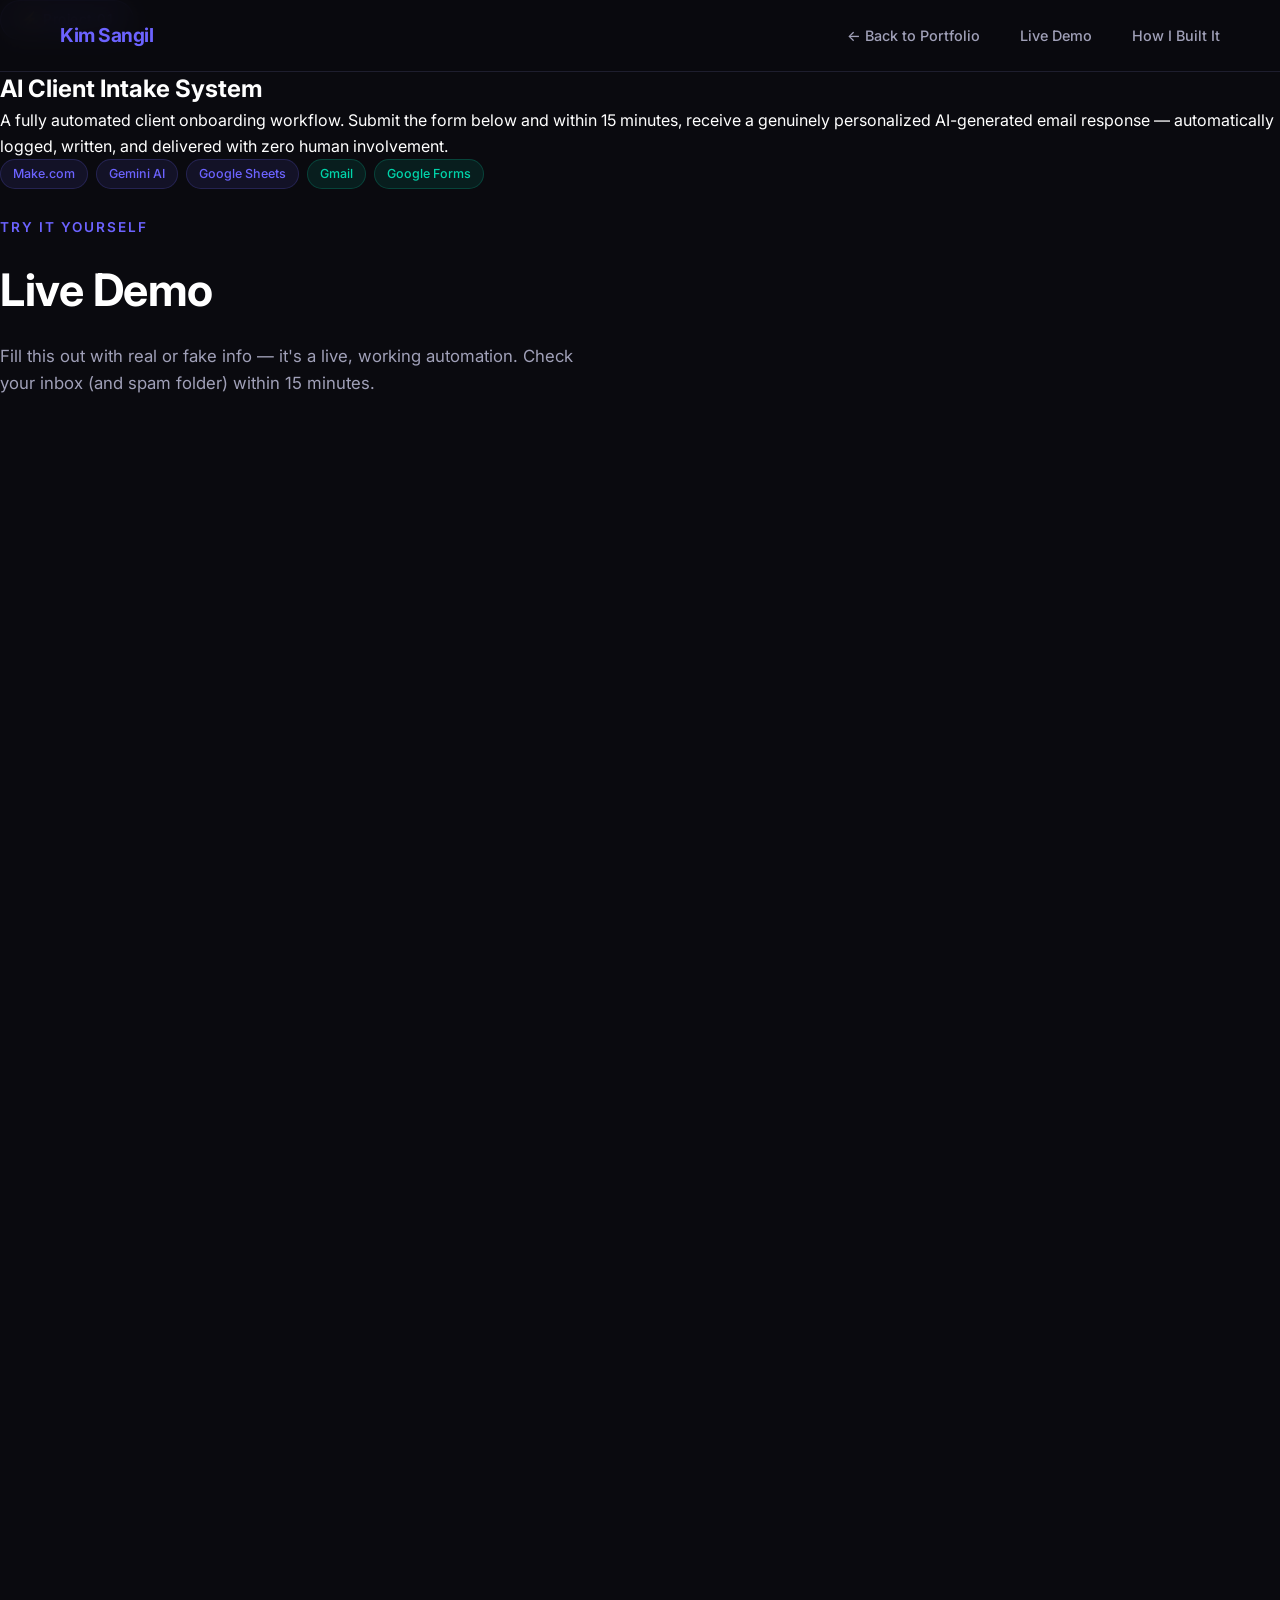
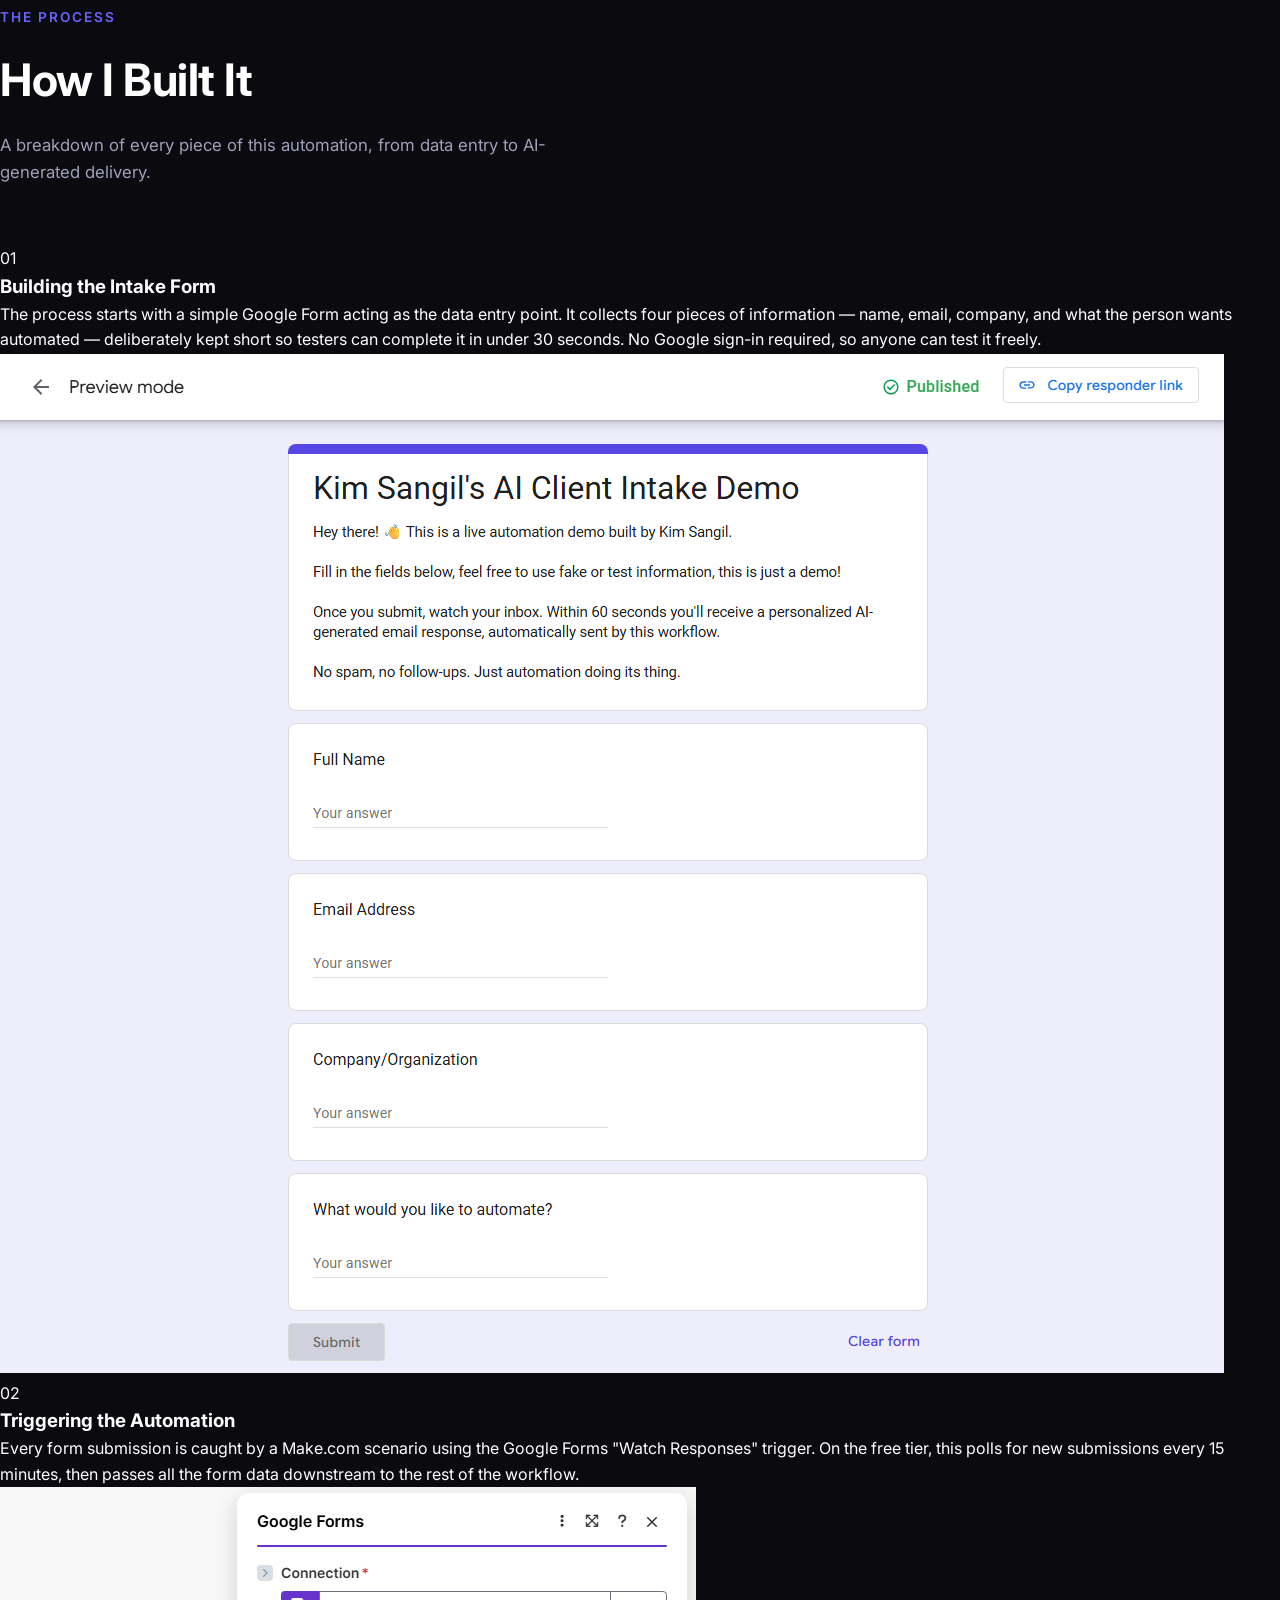
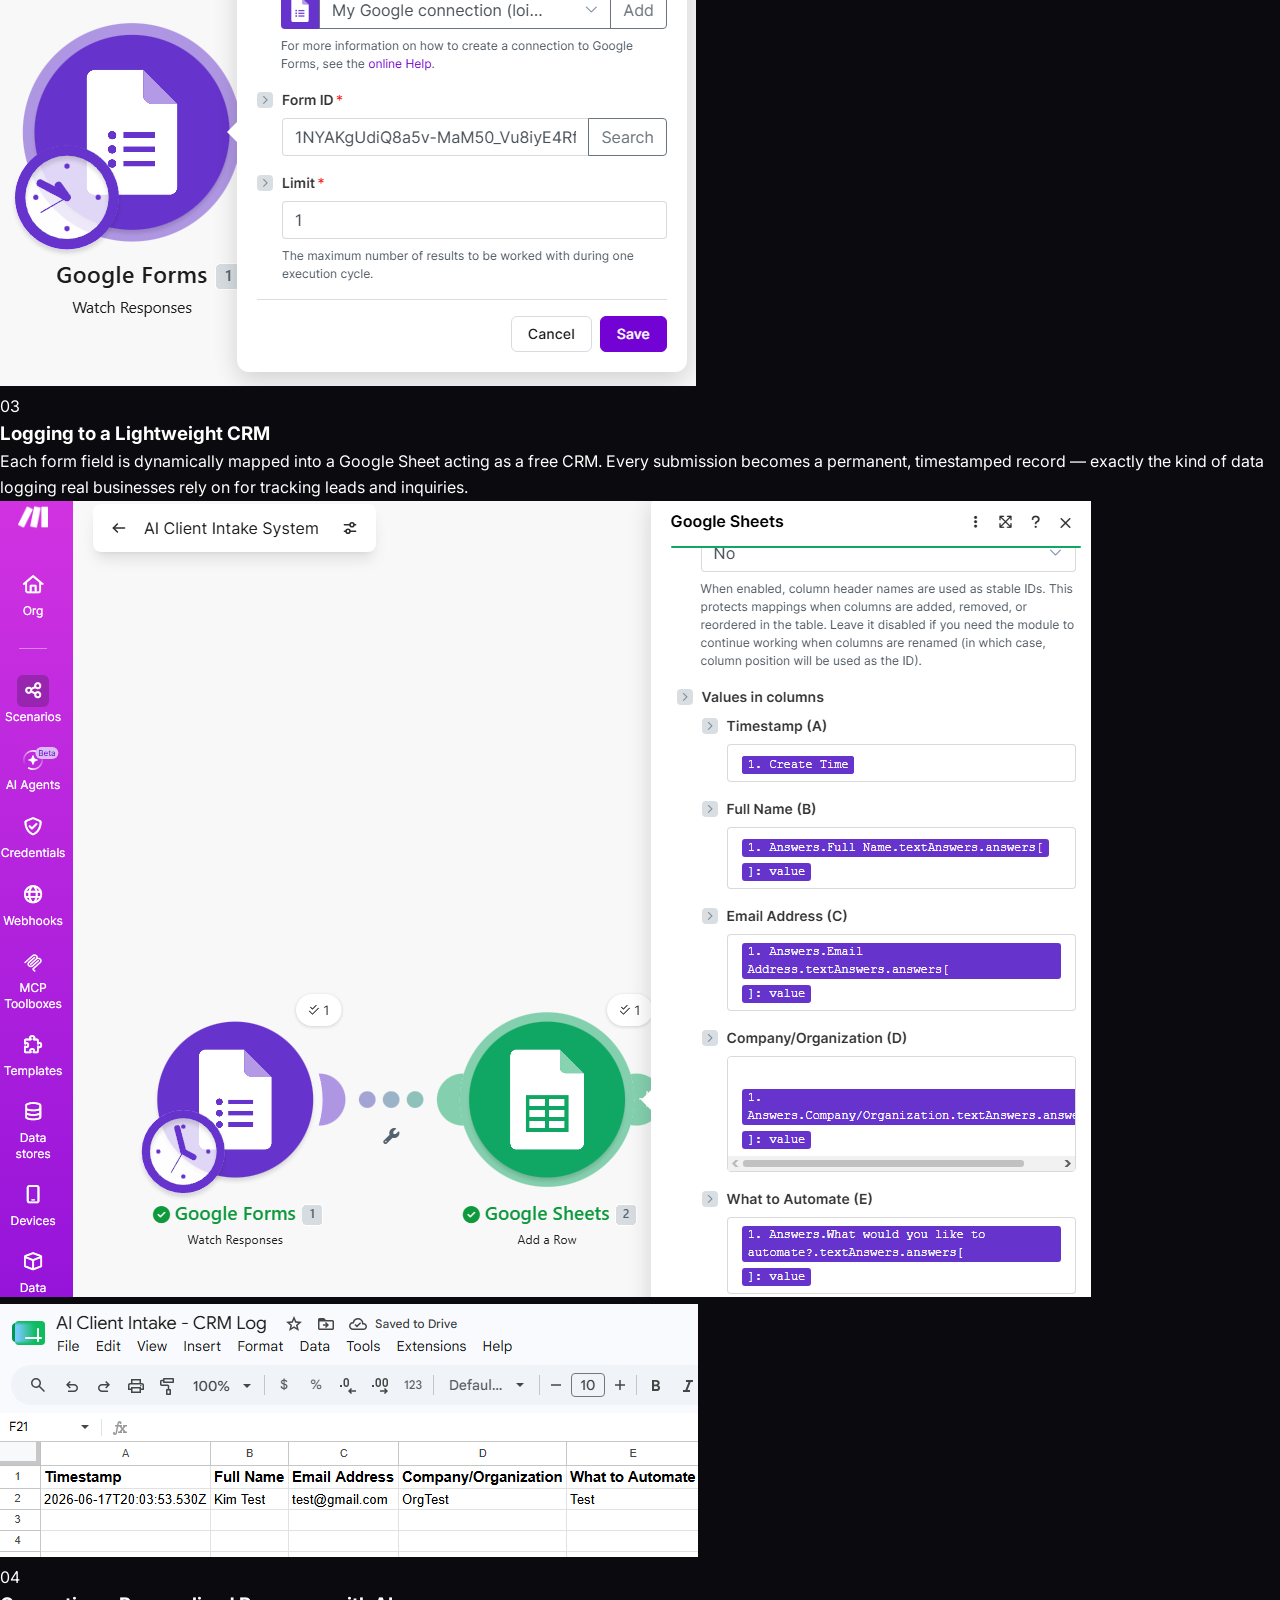
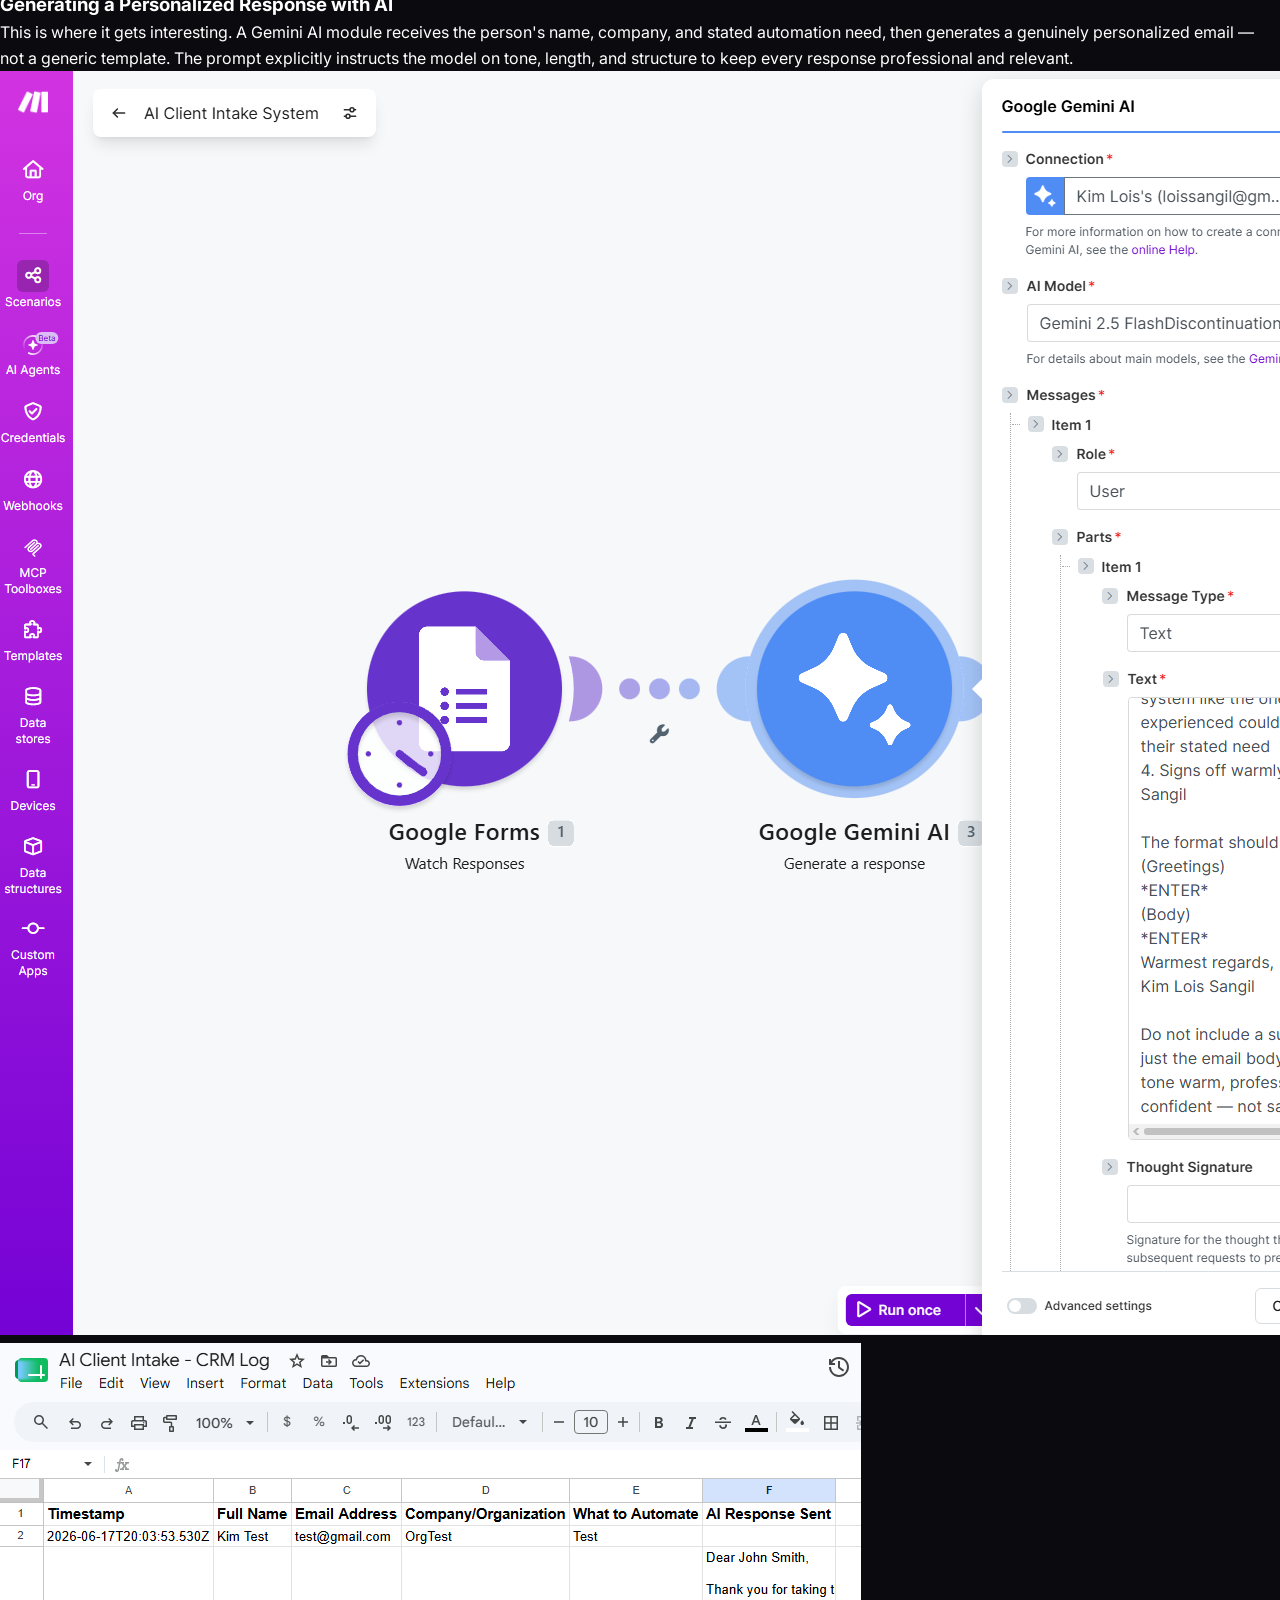
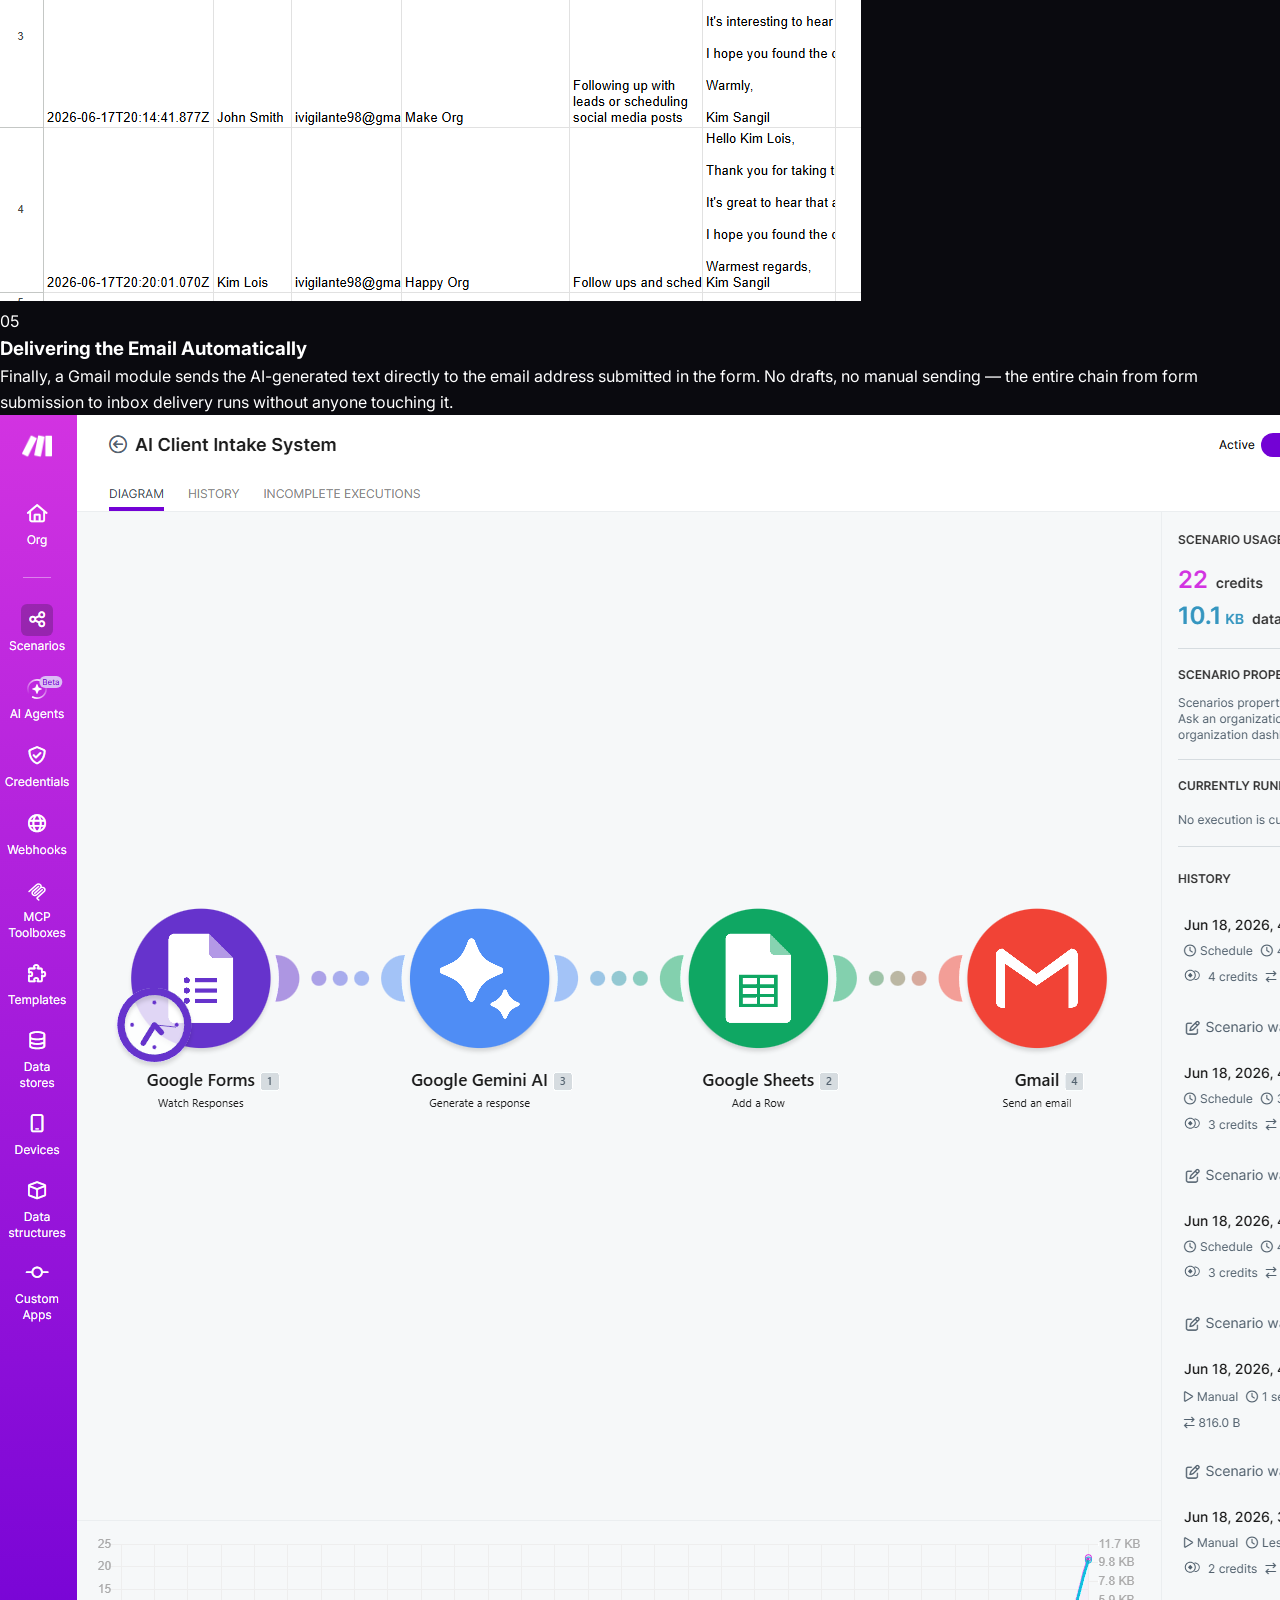
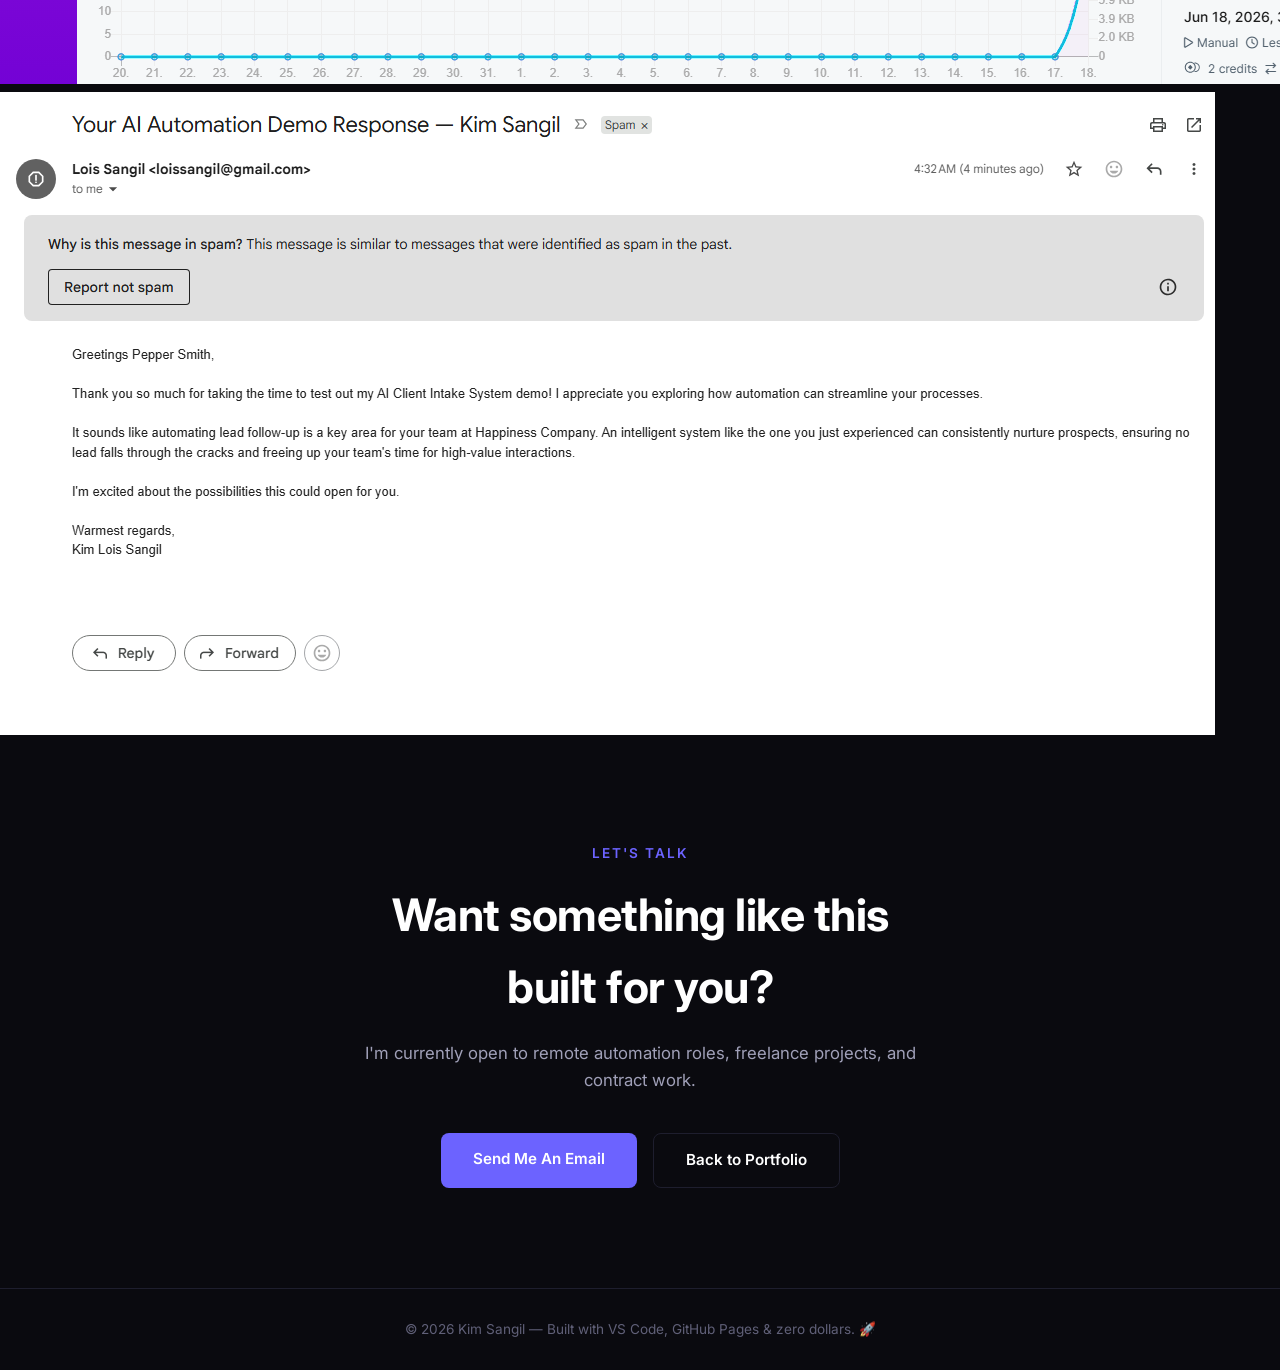
==== project1.html @ f44a1490 "Add Project 01 detail page with embedded demo, build process, and screenshots" ====
<!DOCTYPE html>
<html lang="en">
<head>
    <meta charset="UTF-8">
    <meta name="viewport" content="width=device-width, initial-scale=1.0">
    <title>AI Client Intake System | Kim Sangil</title>
    <link href="https://fonts.googleapis.com/css2?family=Inter:wght@300;400;500;600;700&display=swap" rel="stylesheet">
    <link rel="stylesheet" href="css/styles.css">
</head>
<body>

    <!-- NAV -->
    <nav>
        <div class="nav-logo">Kim Sangil</div>
        <ul class="nav-links">
            <li><a href="index.html">← Back to Portfolio</a></li>
            <li><a href="#demo">Live Demo</a></li>
            <li><a href="#how-i-built-it">How I Built It</a></li>
        </ul>
    </nav>

    <!-- PROJECT HERO -->
    <section class="project-hero">
        <div class="hero-badge">⚡ Project 01</div>
        <h1>AI Client Intake <span>System</span></h1>
        <p>A fully automated client onboarding workflow. Submit the form below and within 15 minutes, receive a genuinely personalized AI-generated email response — automatically logged, written, and delivered with zero human involvement.</p>
        <div class="project-tags">
            <span class="tag">Make.com</span>
            <span class="tag">Gemini AI</span>
            <span class="tag">Google Sheets</span>
            <span class="tag green">Gmail</span>
            <span class="tag green">Google Forms</span>
        </div>
    </section>

    <!-- LIVE DEMO -->
    <section class="demo-section" id="demo">
        <div class="section-label">Try It Yourself</div>
        <h2 class="section-title">Live Demo</h2>
        <p class="section-subtitle">Fill this out with real or fake info — it's a live, working automation. Check your inbox (and spam folder) within 15 minutes.</p>

        <div class="iframe-wrapper">
            <iframe src="https://docs.google.com/forms/d/e/1FAIpQLScnAHOwWk66Q7nDQlfhDkYfr-F2ONrUF8mJ77vClBbqJioksg/viewform?embedded=true" width="100%" height="1143" frameborder="0" marginheight="0" marginwidth="0">Loading…</iframe>
        </div>
    </section>

    <!-- HOW I BUILT IT -->
    <section class="build-process" id="how-i-built-it">
        <div class="section-label">The Process</div>
        <h2 class="section-title">How I Built It</h2>
        <p class="section-subtitle">A breakdown of every piece of this automation, from data entry to AI-generated delivery.</p>

        <div class="steps-list">

            <!-- STEP 1 -->
            <div class="build-step">
                <div class="step-number">01</div>
                <div class="step-content">
                    <h3>Building the Intake Form</h3>
                    <p>The process starts with a simple Google Form acting as the data entry point. It collects four pieces of information — name, email, company, and what the person wants automated — deliberately kept short so testers can complete it in under 30 seconds. No Google sign-in required, so anyone can test it freely.</p>
                    <img src="assets/screenshots/04-google-form-setup.png" alt="Google Form setup" class="step-image">
                </div>
            </div>

            <!-- STEP 2 -->
            <div class="build-step">
                <div class="step-number">02</div>
                <div class="step-content">
                    <h3>Triggering the Automation</h3>
                    <p>Every form submission is caught by a Make.com scenario using the Google Forms "Watch Responses" trigger. On the free tier, this polls for new submissions every 15 minutes, then passes all the form data downstream to the rest of the workflow.</p>
                    <img src="assets/screenshots/05-make-scenario-trigger.png" alt="Make.com scenario trigger" class="step-image">
                </div>
            </div>

            <!-- STEP 3 -->
            <div class="build-step">
                <div class="step-number">03</div>
                <div class="step-content">
                    <h3>Logging to a Lightweight CRM</h3>
                    <p>Each form field is dynamically mapped into a Google Sheet acting as a free CRM. Every submission becomes a permanent, timestamped record — exactly the kind of data logging real businesses rely on for tracking leads and inquiries.</p>
                    <div class="step-image-row">
                        <img src="assets/screenshots/06-make-sheets-mapping.png" alt="Google Sheets field mapping" class="step-image">
                        <img src="assets/screenshots/07-make-sheets-live-data.png" alt="Live data in Google Sheets" class="step-image">
                    </div>
                </div>
            </div>

            <!-- STEP 4 -->
            <div class="build-step">
                <div class="step-number">04</div>
                <div class="step-content">
                    <h3>Generating a Personalized Response with AI</h3>
                    <p>This is where it gets interesting. A Gemini AI module receives the person's name, company, and stated automation need, then generates a genuinely personalized email — not a generic template. The prompt explicitly instructs the model on tone, length, and structure to keep every response professional and relevant.</p>
                    <div class="step-image-row">
                        <img src="assets/screenshots/09-make-gemini-module.png" alt="Gemini AI module configuration" class="step-image">
                        <img src="assets/screenshots/10-gemini-ai-response.png" alt="Gemini AI generated response" class="step-image">
                    </div>
                </div>
            </div>

            <!-- STEP 5 -->
            <div class="build-step">
                <div class="step-number">05</div>
                <div class="step-content">
                    <h3>Delivering the Email Automatically</h3>
                    <p>Finally, a Gmail module sends the AI-generated text directly to the email address submitted in the form. No drafts, no manual sending — the entire chain from form submission to inbox delivery runs without anyone touching it.</p>
                    <div class="step-image-row">
                        <img src="assets/screenshots/12-gmail-module-config.png" alt="Gmail send module configuration" class="step-image">
                        <img src="assets/screenshots/11-email-received.png" alt="Final email received" class="step-image">
                    </div>
                </div>
            </div>

        </div>
    </section>

    <!-- CONTACT CTA -->
    <section class="contact" id="contact">
        <div class="section-label">Let's Talk</div>
        <h2 class="section-title">Want something like this built for you?</h2>
        <p>I'm currently open to remote automation roles, freelance projects, and contract work.</p>
        <div class="contact-links">
            <a href="mailto:loissangil@gmail.com" class="btn-primary">Send Me An Email</a>
            <a href="index.html" class="btn-secondary">Back to Portfolio</a>
        </div>
    </section>

    <footer>
        <p>© 2026 Kim Sangil — Built with VS Code, GitHub Pages & zero dollars. 🚀</p>
    </footer>

    <script src="js/main.js"></script>
</body>
</html>
---- css/styles.css ----
/* ============================================
   KIM SANGIL — AUTOMATION PORTFOLIO
   styles.css — All visual design lives here
   ============================================ */

* {
    margin: 0;
    padding: 0;
    box-sizing: border-box;
}

:root {
    --primary: #6C63FF;
    --primary-dark: #5A52D5;
    --secondary: #00D4AA;
    --dark: #0A0A0F;
    --dark-card: #12121A;
    --dark-border: #1E1E2E;
    --text-primary: #FFFFFF;
    --text-secondary: #A0A0B8;
    --text-muted: #606078;
}

body {
    font-family: 'Inter', sans-serif;
    background-color: var(--dark);
    color: var(--text-primary);
    line-height: 1.6;
}

/* ============================================
   NAVIGATION
   ============================================ */
nav {
    position: fixed;
    top: 0;
    width: 100%;
    padding: 20px 60px;
    display: flex;
    justify-content: space-between;
    align-items: center;
    background: rgba(10, 10, 15, 0.85);
    backdrop-filter: blur(12px);
    border-bottom: 1px solid var(--dark-border);
    z-index: 1000;
}

.nav-logo {
    font-size: 1.2rem;
    font-weight: 700;
    color: var(--primary);
    letter-spacing: -0.5px;
}

.nav-links {
    display: flex;
    gap: 40px;
    list-style: none;
}

.nav-links a {
    color: var(--text-secondary);
    text-decoration: none;
    font-size: 0.9rem;
    font-weight: 500;
    transition: color 0.3s;
}

.nav-links a:hover {
    color: var(--text-primary);
}

/* ============================================
   HERO SECTION
   ============================================ */
.hero {
    min-height: 100vh;
    display: flex;
    align-items: center;
    justify-content: center;
    text-align: center;
    padding: 120px 20px 80px;
    position: relative;
    overflow: hidden;
}

.hero::before {
    content: '';
    position: absolute;
    width: 600px;
    height: 600px;
    background: radial-gradient(circle, rgba(108, 99, 255, 0.15) 0%, transparent 70%);
    top: 50%;
    left: 50%;
    transform: translate(-50%, -50%);
    pointer-events: none;
}

.hero-badge {
    display: inline-block;
    background: rgba(108, 99, 255, 0.15);
    border: 1px solid rgba(108, 99, 255, 0.3);
    color: var(--primary);
    padding: 8px 20px;
    border-radius: 50px;
    font-size: 0.85rem;
    font-weight: 500;
    margin-bottom: 30px;
    letter-spacing: 0.5px;
}

.hero h1 {
    font-size: clamp(2.5rem, 6vw, 4.5rem);
    font-weight: 700;
    line-height: 1.1;
    margin-bottom: 24px;
    letter-spacing: -1px;
}

.hero h1 span {
    background: linear-gradient(135deg, var(--primary), var(--secondary));
    -webkit-background-clip: text;
    -webkit-text-fill-color: transparent;
    background-clip: text;
}

.hero p {
    font-size: 1.15rem;
    color: var(--text-secondary);
    max-width: 600px;
    margin: 0 auto 40px;
    font-weight: 400;
}

.hero-buttons {
    display: flex;
    gap: 16px;
    justify-content: center;
    flex-wrap: wrap;
}

/* ============================================
   BUTTONS
   ============================================ */
.btn-primary {
    background: var(--primary);
    color: white;
    padding: 14px 32px;
    border-radius: 8px;
    text-decoration: none;
    font-weight: 600;
    font-size: 0.95rem;
    transition: all 0.3s;
    border: none;
    cursor: pointer;
    display: inline-block;
}

.btn-primary:hover {
    background: var(--primary-dark);
    transform: translateY(-2px);
    box-shadow: 0 8px 25px rgba(108, 99, 255, 0.4);
}

.btn-secondary {
    background: transparent;
    color: var(--text-primary);
    padding: 14px 32px;
    border-radius: 8px;
    text-decoration: none;
    font-weight: 600;
    font-size: 0.95rem;
    transition: all 0.3s;
    border: 1px solid var(--dark-border);
    display: inline-block;
}

.btn-secondary:hover {
    border-color: var(--primary);
    color: var(--primary);
    transform: translateY(-2px);
}

/* ============================================
   TECH STRIP
   ============================================ */
.tech-strip {
    padding: 40px 60px;
    border-top: 1px solid var(--dark-border);
    border-bottom: 1px solid var(--dark-border);
    text-align: center;
}

.tech-strip p {
    color: var(--text-muted);
    font-size: 0.8rem;
    font-weight: 600;
    letter-spacing: 2px;
    text-transform: uppercase;
    margin-bottom: 24px;
}

.tech-logos {
    display: flex;
    justify-content: center;
    align-items: center;
    gap: 48px;
    flex-wrap: wrap;
}

.tech-logo {
    color: var(--text-muted);
    font-size: 0.95rem;
    font-weight: 600;
    transition: color 0.3s;
    letter-spacing: 0.3px;
}

.tech-logo:hover {
    color: var(--text-primary);
}

/* ============================================
   PROJECTS SECTION
   ============================================ */
.projects {
    padding: 100px 60px;
    max-width: 1200px;
    margin: 0 auto;
}

.section-label {
    color: var(--primary);
    font-size: 0.85rem;
    font-weight: 600;
    letter-spacing: 2px;
    text-transform: uppercase;
    margin-bottom: 16px;
}

.section-title {
    font-size: clamp(1.8rem, 4vw, 2.8rem);
    font-weight: 700;
    margin-bottom: 16px;
    letter-spacing: -0.5px;
}

.section-subtitle {
    color: var(--text-secondary);
    font-size: 1.05rem;
    max-width: 600px;
    margin-bottom: 60px;
}

.projects-grid {
    display: grid;
    grid-template-columns: repeat(auto-fit, minmax(340px, 1fr));
    gap: 24px;
}

.project-card {
    background: var(--dark-card);
    border: 1px solid var(--dark-border);
    border-radius: 16px;
    padding: 36px;
    transition: all 0.3s;
    position: relative;
    overflow: hidden;
}

.project-card::before {
    content: '';
    position: absolute;
    top: 0;
    left: 0;
    right: 0;
    height: 2px;
    background: linear-gradient(90deg, var(--primary), var(--secondary));
    opacity: 0;
    transition: opacity 0.3s;
}

.project-card:hover {
    border-color: rgba(108, 99, 255, 0.3);
    transform: translateY(-4px);
    box-shadow: 0 20px 40px rgba(0, 0, 0, 0.3);
}

.project-card:hover::before {
    opacity: 1;
}

.project-number {
    font-size: 0.8rem;
    font-weight: 700;
    color: var(--primary);
    letter-spacing: 2px;
    margin-bottom: 20px;
}

.project-title {
    font-size: 1.3rem;
    font-weight: 700;
    margin-bottom: 12px;
    letter-spacing: -0.3px;
}

.project-desc {
    color: var(--text-secondary);
    font-size: 0.95rem;
    margin-bottom: 24px;
    line-height: 1.7;
}

.project-tags {
    display: flex;
    flex-wrap: wrap;
    gap: 8px;
    margin-bottom: 28px;
}

.tag {
    background: rgba(108, 99, 255, 0.1);
    border: 1px solid rgba(108, 99, 255, 0.2);
    color: var(--primary);
    padding: 4px 12px;
    border-radius: 50px;
    font-size: 0.78rem;
    font-weight: 500;
}

.tag.green {
    background: rgba(0, 212, 170, 0.1);
    border-color: rgba(0, 212, 170, 0.2);
    color: var(--secondary);
}

.project-status {
    display: flex;
    align-items: center;
    gap: 8px;
    color: var(--text-muted);
    font-size: 0.85rem;
}

.status-dot {
    width: 8px;
    height: 8px;
    border-radius: 50%;
    background: var(--secondary);
    animation: pulse 2s infinite;
}

.status-dot.building {
    background: #FFB347;
}

@keyframes pulse {
    0%, 100% { opacity: 1; }
    50% { opacity: 0.4; }
}

/* ============================================
   ABOUT SECTION
   ============================================ */
.about {
    padding: 100px 60px;
    border-top: 1px solid var(--dark-border);
    background: var(--dark-card);
}

.about-inner {
    max-width: 1200px;
    margin: 0 auto;
    display: grid;
    grid-template-columns: 320px 1fr 1fr;
    gap: 48px;
    align-items: start;
}

.about-photo-wrapper {
    display: flex;
    justify-content: center;
    align-items: flex-start;
}

.about-photo {
    width: 320px;
    height: 380px;
    object-fit: cover;
    object-position: top;
    border-radius: 16px;
    border: 1px solid var(--dark-border);
    filter: grayscale(20%);
    transition: all 0.4s;
}

.about-photo:hover {
    filter: grayscale(0%);
    border-color: var(--primary);
    box-shadow: 0 20px 40px rgba(108, 99, 255, 0.2);
    transform: translateY(-4px);
}

.about-text p {
    color: var(--text-secondary);
    font-size: 1rem;
    margin-bottom: 16px;
    line-height: 1.8;
}

.certs-grid {
    display: grid;
    grid-template-columns: 1fr 1fr;
    gap: 12px;
}

.cert-item {
    background: var(--dark);
    border: 1px solid var(--dark-border);
    border-radius: 10px;
    padding: 14px 16px;
    font-size: 0.82rem;
    color: var(--text-secondary);
    font-weight: 500;
    transition: all 0.3s;
}

.cert-item:hover {
    border-color: var(--primary);
    color: var(--text-primary);
}

/* ============================================
   CONTACT SECTION
   ============================================ */
.contact {
    padding: 100px 60px;
    text-align: center;
    max-width: 700px;
    margin: 0 auto;
}

.contact p {
    color: var(--text-secondary);
    font-size: 1.05rem;
    margin-bottom: 40px;
}

.contact-links {
    display: flex;
    gap: 16px;
    justify-content: center;
    flex-wrap: wrap;
}

/* ============================================
   FOOTER
   ============================================ */
footer {
    padding: 30px 60px;
    border-top: 1px solid var(--dark-border);
    text-align: center;
    color: var(--text-muted);
    font-size: 0.85rem;
}

/* ============================================
   RESPONSIVE — MOBILE
   ============================================ */
@media (max-width: 768px) {
    nav { padding: 16px 24px; }
    .nav-links { display: none; }
    .hero { padding: 100px 24px 60px; }
    .tech-strip { padding: 30px 24px; }
    .tech-logos { gap: 24px; }
    .projects { padding: 60px 24px; }
    .about { padding: 60px 24px; }
    .about-inner { grid-template-columns: 1fr; gap: 40px; }
    .contact { padding: 60px 24px; }
    footer { padding: 24px; }
}
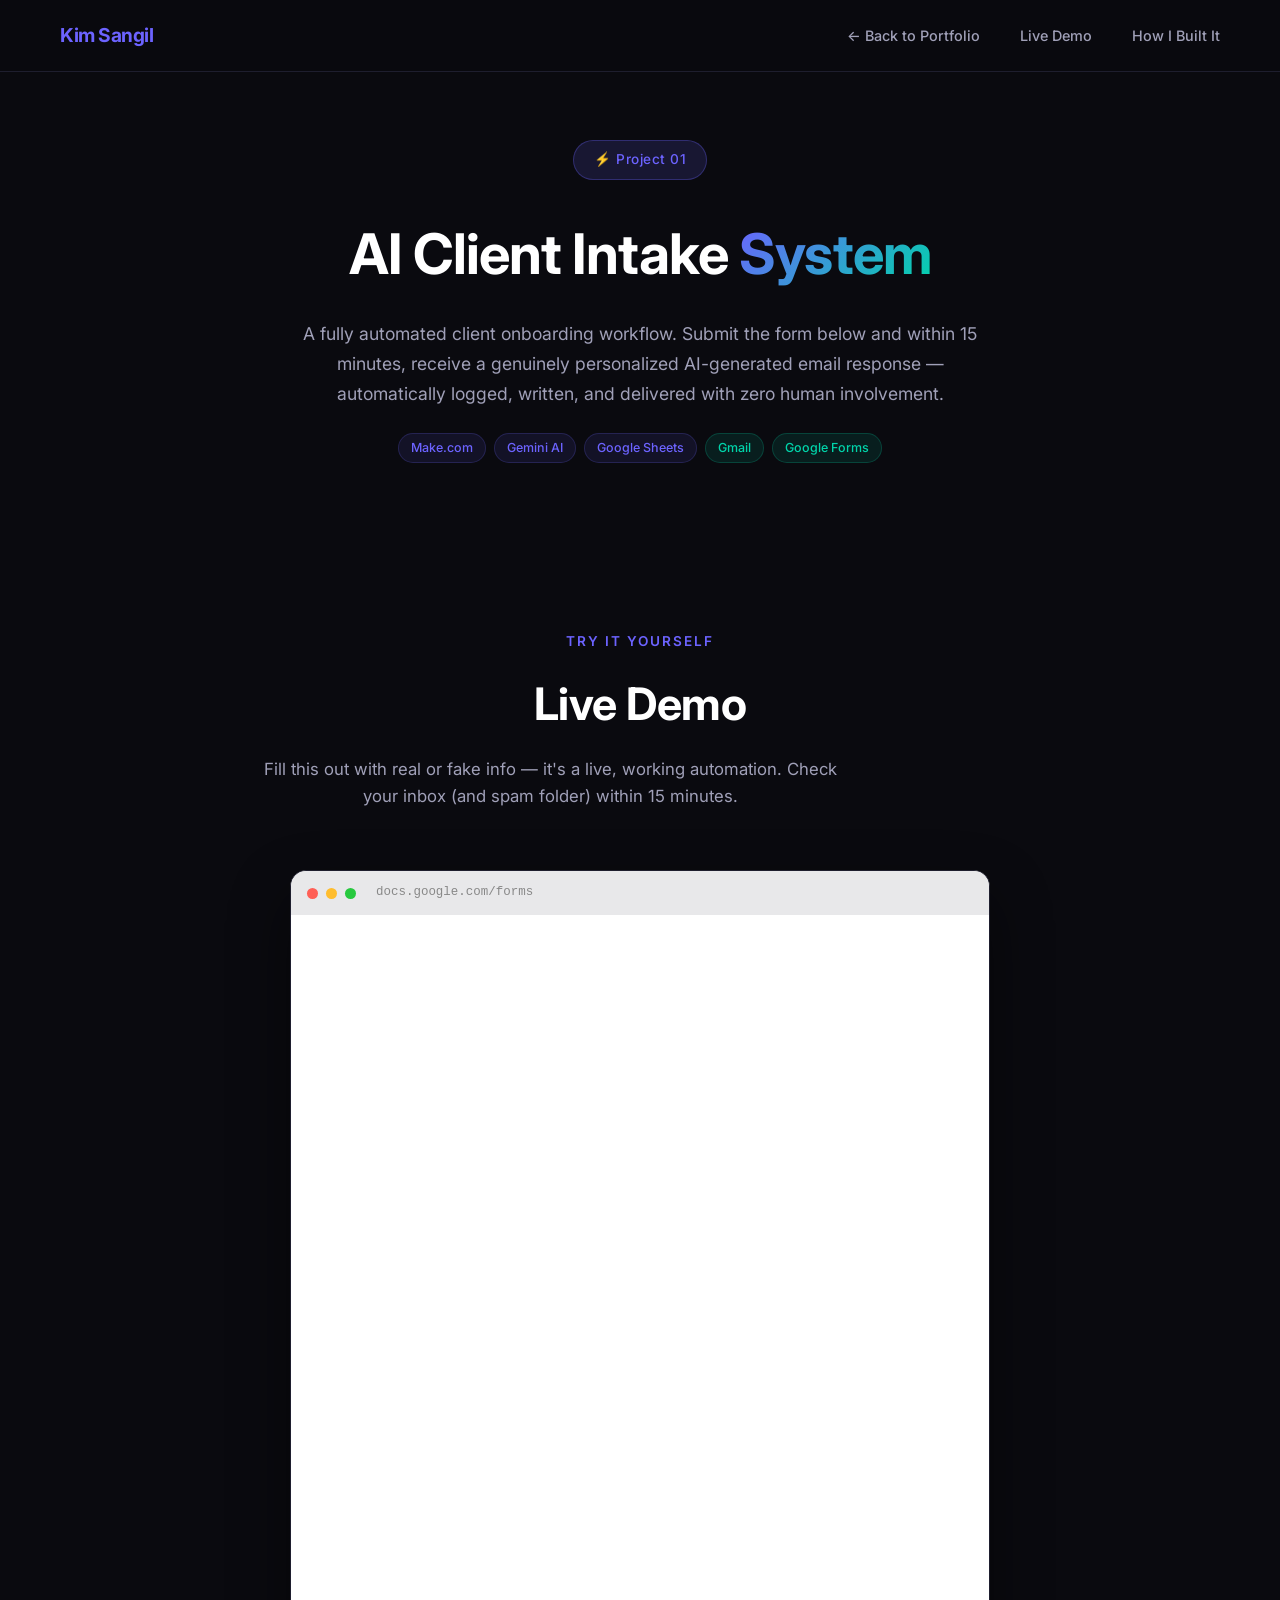
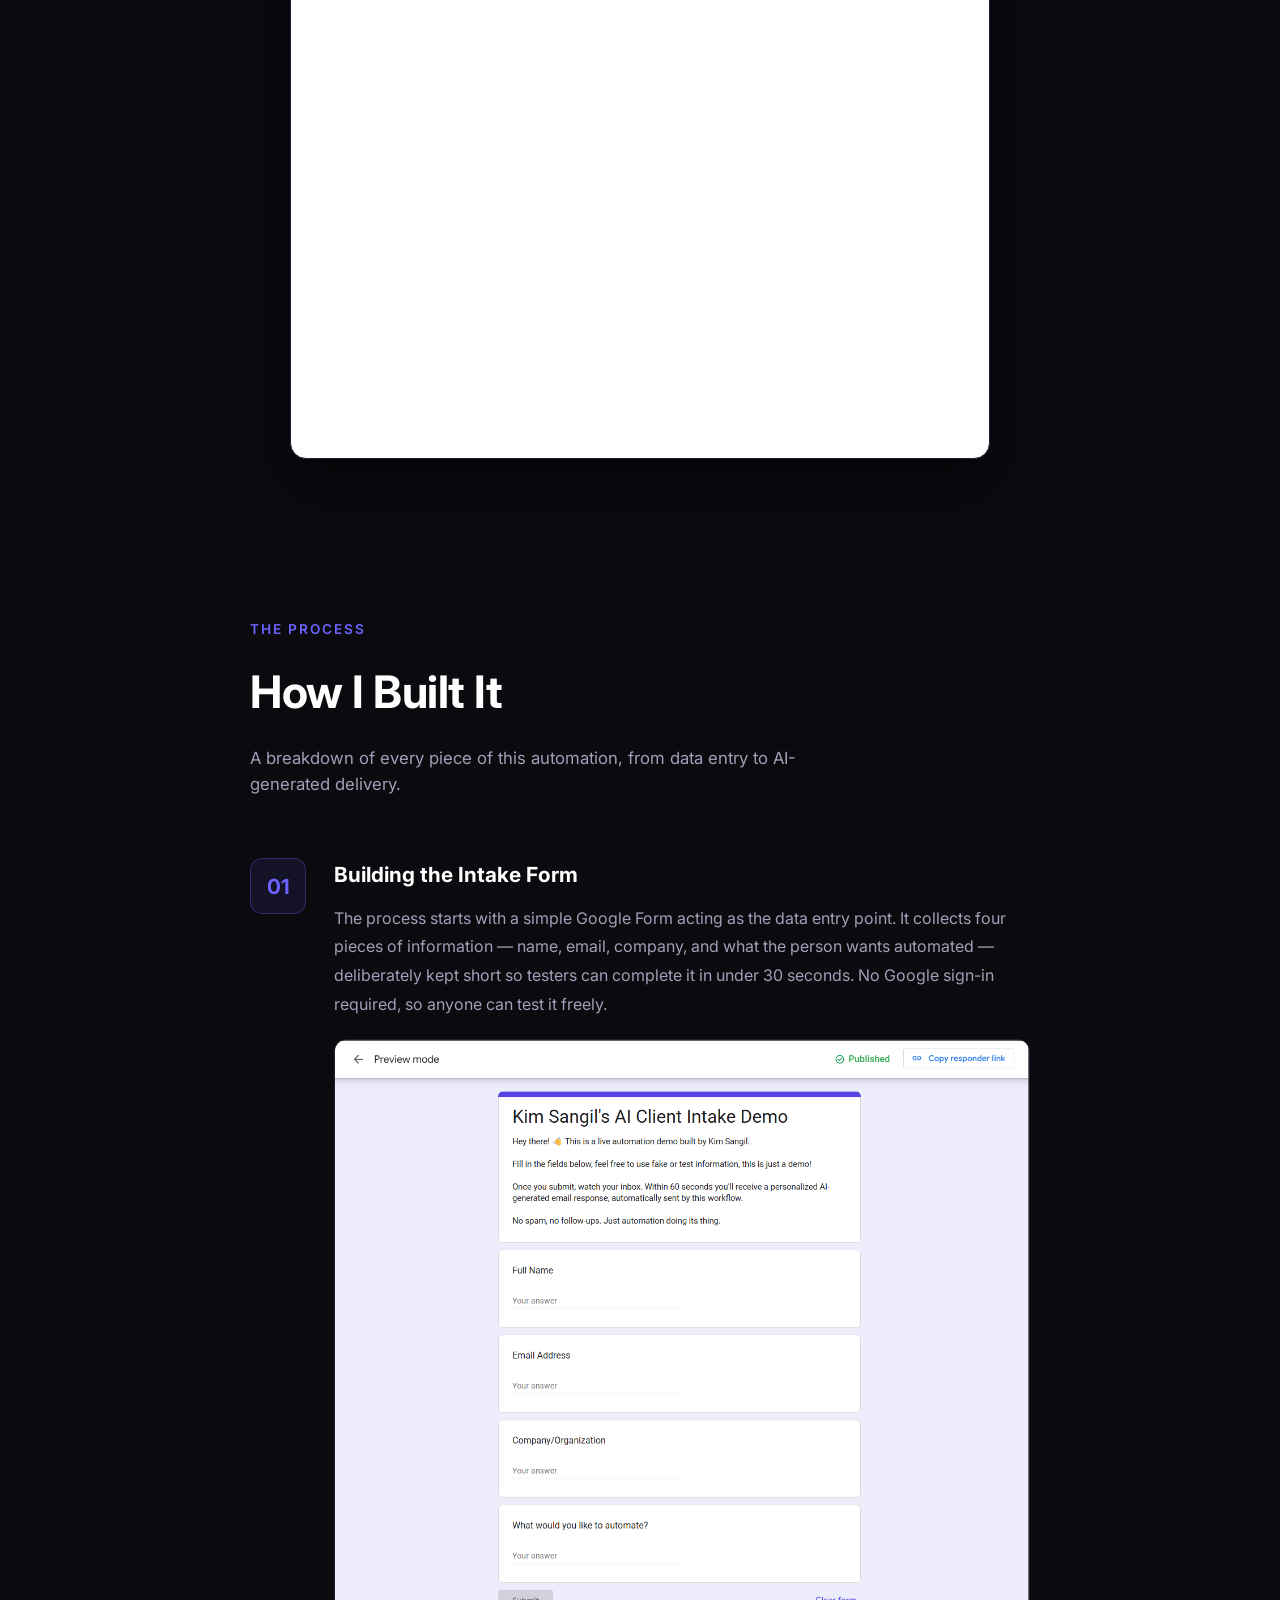
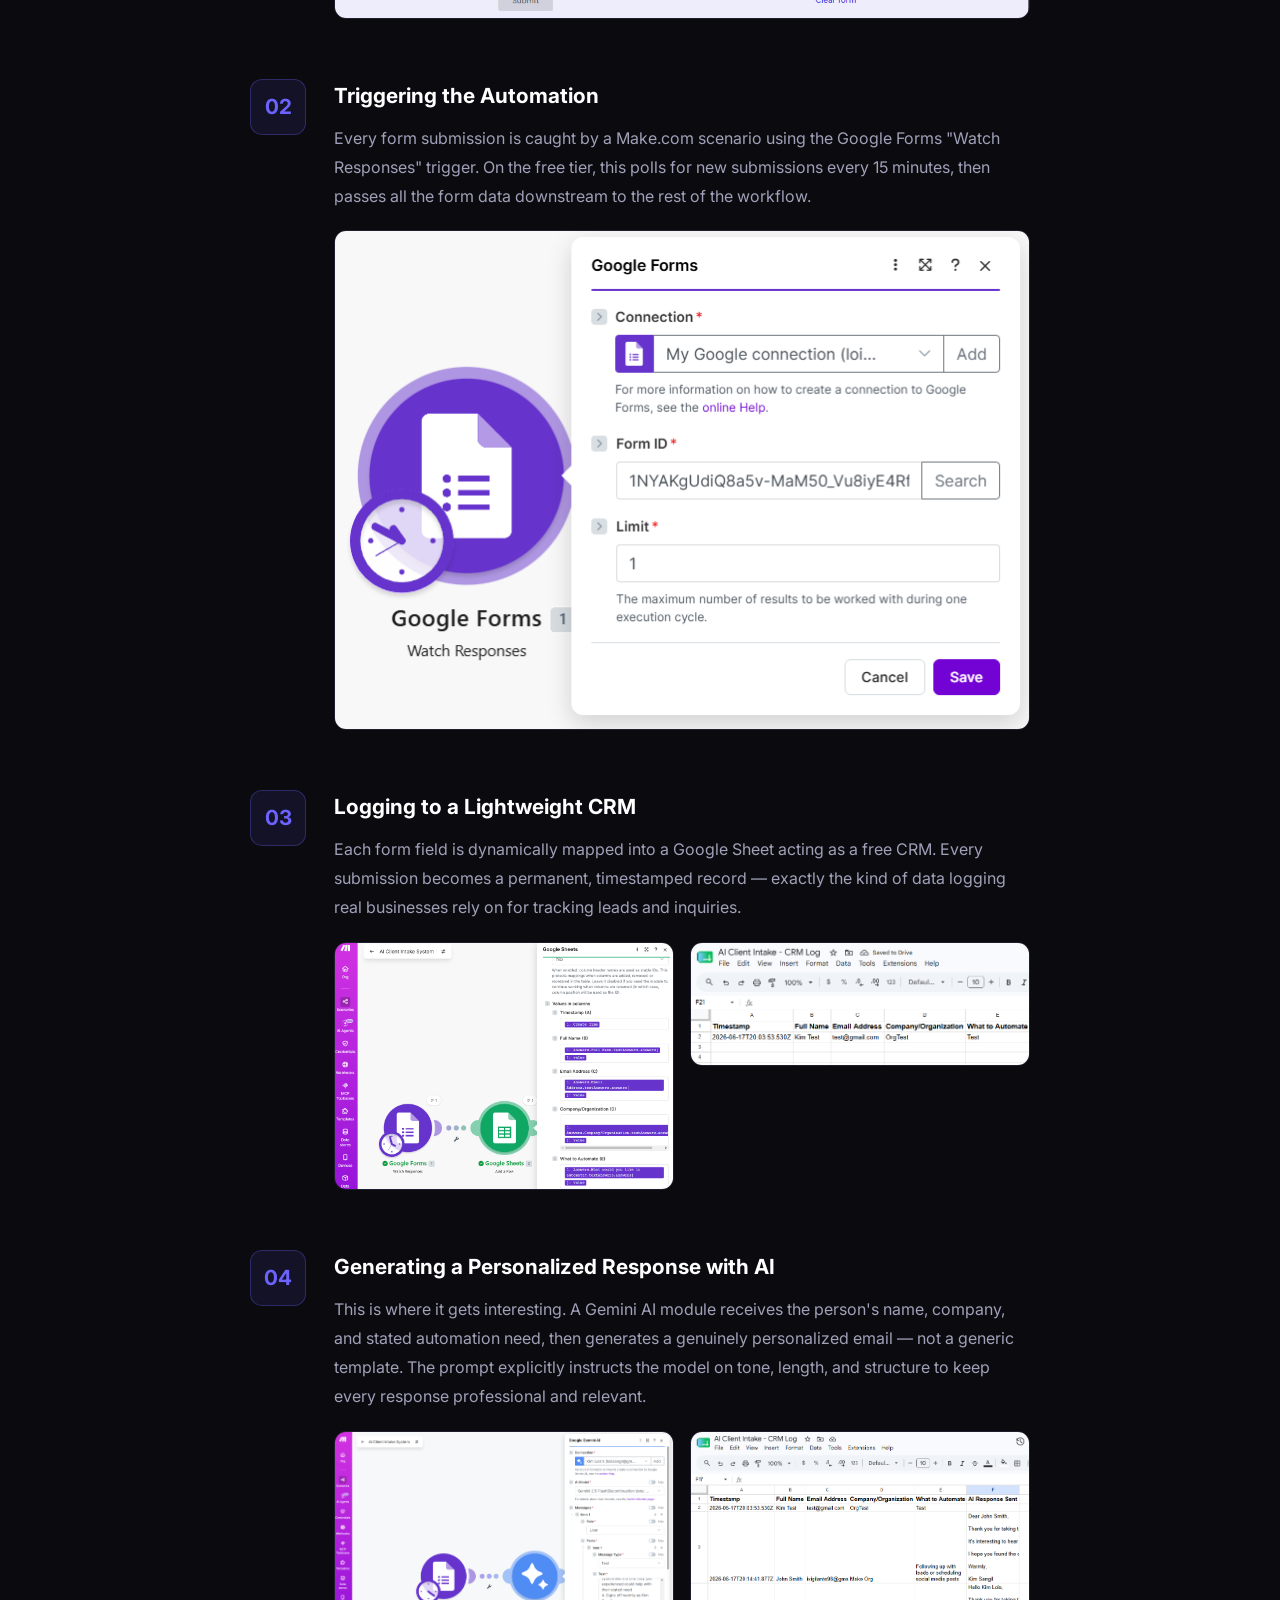
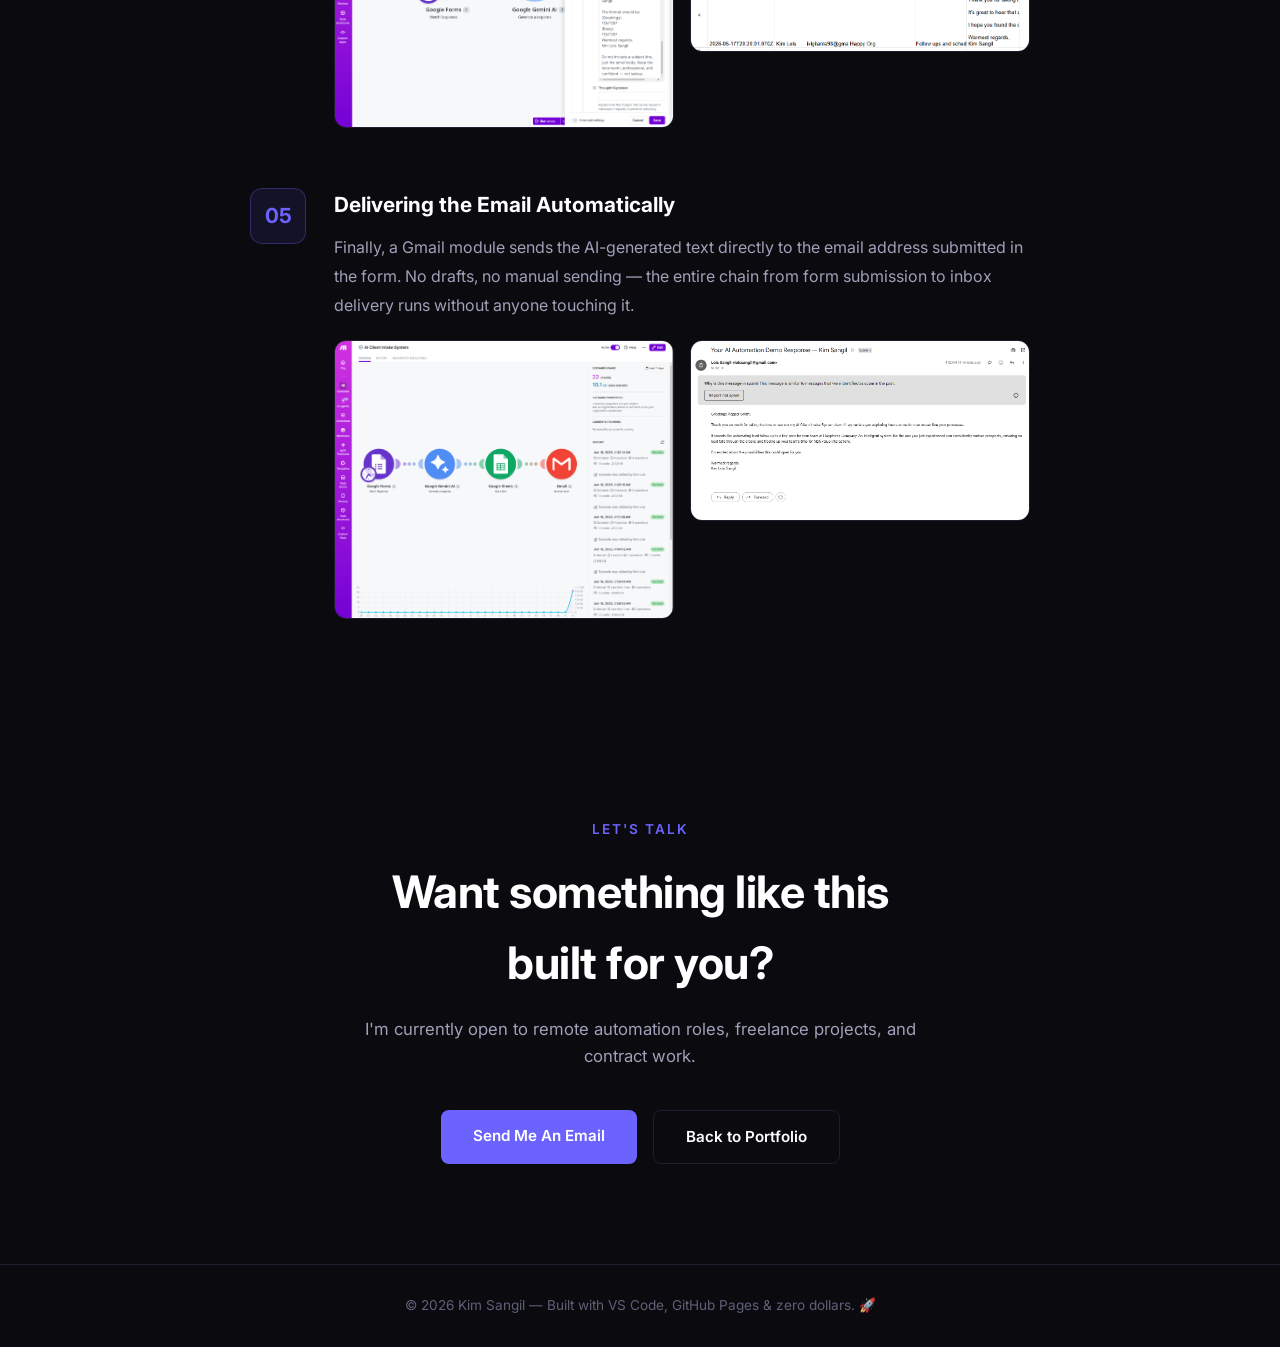
==== commit 522d89ec: "Fixed project 01 css style and colors" ====
--- a/project1.html
+++ b/project1.html
@@ -40,7 +40,15 @@
         <p class="section-subtitle">Fill this out with real or fake info — it's a live, working automation. Check your inbox (and spam folder) within 15 minutes.</p>
 
         <div class="iframe-wrapper">
-            <iframe src="https://docs.google.com/forms/d/e/1FAIpQLScnAHOwWk66Q7nDQlfhDkYfr-F2ONrUF8mJ77vClBbqJioksg/viewform?embedded=true" width="100%" height="1143" frameborder="0" marginheight="0" marginwidth="0">Loading…</iframe>
+            <div class="browser-bar">
+                <span class="dot dot-red"></span>
+                <span class="dot dot-yellow"></span>
+                <span class="dot dot-green"></span>
+                <span class="browser-url">docs.google.com/forms</span>
+            </div>
+            <iframe
+                src="https://docs.google.com/forms/d/e/1FAIpQLScnAHOwWk66Q7nDQlfhDkYfr-F2ONrUF8mJ77vClBbqJioksg/viewform?embedded=true"
+                width="100%" height="1143" frameborder="0" marginheight="0" marginwidth="0">Loading…</iframe>
         </div>
     </section>
 
--- a/css/styles.css
+++ b/css/styles.css
@@ -4,360 +4,375 @@
    ============================================ */
 
 * {
-    margin: 0;
-    padding: 0;
-    box-sizing: border-box;
+  margin: 0;
+  padding: 0;
+  box-sizing: border-box;
 }
 
 :root {
-    --primary: #6C63FF;
-    --primary-dark: #5A52D5;
-    --secondary: #00D4AA;
-    --dark: #0A0A0F;
-    --dark-card: #12121A;
-    --dark-border: #1E1E2E;
-    --text-primary: #FFFFFF;
-    --text-secondary: #A0A0B8;
-    --text-muted: #606078;
+  --primary: #6c63ff;
+  --primary-dark: #5a52d5;
+  --secondary: #00d4aa;
+  --dark: #0a0a0f;
+  --dark-card: #12121a;
+  --dark-border: #1e1e2e;
+  --text-primary: #ffffff;
+  --text-secondary: #a0a0b8;
+  --text-muted: #606078;
 }
 
 body {
-    font-family: 'Inter', sans-serif;
-    background-color: var(--dark);
-    color: var(--text-primary);
-    line-height: 1.6;
+  font-family: "Inter", sans-serif;
+  background-color: var(--dark);
+  color: var(--text-primary);
+  line-height: 1.6;
 }
 
 /* ============================================
    NAVIGATION
    ============================================ */
 nav {
-    position: fixed;
-    top: 0;
-    width: 100%;
-    padding: 20px 60px;
-    display: flex;
-    justify-content: space-between;
-    align-items: center;
-    background: rgba(10, 10, 15, 0.85);
-    backdrop-filter: blur(12px);
-    border-bottom: 1px solid var(--dark-border);
-    z-index: 1000;
+  position: fixed;
+  top: 0;
+  width: 100%;
+  padding: 20px 60px;
+  display: flex;
+  justify-content: space-between;
+  align-items: center;
+  background: rgba(10, 10, 15, 0.85);
+  backdrop-filter: blur(12px);
+  border-bottom: 1px solid var(--dark-border);
+  z-index: 1000;
 }
 
 .nav-logo {
-    font-size: 1.2rem;
-    font-weight: 700;
-    color: var(--primary);
-    letter-spacing: -0.5px;
+  font-size: 1.2rem;
+  font-weight: 700;
+  color: var(--primary);
+  letter-spacing: -0.5px;
 }
 
 .nav-links {
-    display: flex;
-    gap: 40px;
-    list-style: none;
+  display: flex;
+  gap: 40px;
+  list-style: none;
 }
 
 .nav-links a {
-    color: var(--text-secondary);
+  color: var(--text-secondary);
+  text-decoration: none;
+  font-size: 0.9rem;
+  font-weight: 500;
+  transition: color 0.3s;
+}
+
+.nav-links a:hover {
+  color: var(--text-primary);
+}
+
+/* ============================================
+   HERO SECTION
+   ============================================ */
+.hero {
+  min-height: 100vh;
+  display: flex;
+  align-items: center;
+  justify-content: center;
+  text-align: center;
+  padding: 120px 20px 80px;
+  position: relative;
+  overflow: hidden;
+}
+
+.hero::before {
+  content: "";
+  position: absolute;
+  width: 600px;
+  height: 600px;
+  background: radial-gradient(
+    circle,
+    rgba(108, 99, 255, 0.15) 0%,
+    transparent 70%
+  );
+  top: 50%;
+  left: 50%;
+  transform: translate(-50%, -50%);
+  pointer-events: none;
+}
+
+.hero-badge {
+  display: inline-block;
+  background: rgba(108, 99, 255, 0.15);
+  border: 1px solid rgba(108, 99, 255, 0.3);
+  color: var(--primary);
+  padding: 8px 20px;
+  border-radius: 50px;
+  font-size: 0.85rem;
+  font-weight: 500;
+  margin-bottom: 30px;
+  letter-spacing: 0.5px;
+}
+
+.hero h1 {
+  font-size: clamp(2.5rem, 6vw, 4.5rem);
+  font-weight: 700;
+  line-height: 1.1;
+  margin-bottom: 24px;
+  letter-spacing: -1px;
+}
+
+.hero h1 span {
+  background: linear-gradient(135deg, var(--primary), var(--secondary));
+  -webkit-background-clip: text;
+  -webkit-text-fill-color: transparent;
+  background-clip: text;
+}
+
+.hero p {
+  font-size: 1.15rem;
+  color: var(--text-secondary);
+  max-width: 600px;
+  margin: 0 auto 40px;
+  font-weight: 400;
+}
+
+.hero-buttons {
+  display: flex;
+  gap: 16px;
+  justify-content: center;
+  flex-wrap: wrap;
+}
+
+/* ============================================
+   BUTTONS
+   ============================================ */
+.btn-primary {
+  background: var(--primary);
+  color: white;
+  padding: 14px 32px;
+  border-radius: 8px;
+  text-decoration: none;
+  font-weight: 600;
+  font-size: 0.95rem;
+  transition: all 0.3s;
+  border: none;
+  cursor: pointer;
+  display: inline-block;
+}
+
+.btn-primary:hover {
+  background: var(--primary-dark);
+  transform: translateY(-2px);
+  box-shadow: 0 8px 25px rgba(108, 99, 255, 0.4);
+}
+
+.btn-secondary {
+  background: transparent;
+  color: var(--text-primary);
+  padding: 14px 32px;
+  border-radius: 8px;
+  text-decoration: none;
+  font-weight: 600;
+  font-size: 0.95rem;
+  transition: all 0.3s;
+  border: 1px solid var(--dark-border);
+  display: inline-block;
+}
+
+.btn-secondary:hover {
+  border-color: var(--primary);
+  color: var(--primary);
+  transform: translateY(-2px);
+}
+
+/* ============================================
+   TECH STRIP
+   ============================================ */
+.tech-strip {
+  padding: 40px 60px;
+  border-top: 1px solid var(--dark-border);
+  border-bottom: 1px solid var(--dark-border);
+  text-align: center;
+}
+
+.tech-strip p {
+  color: var(--text-muted);
+  font-size: 0.8rem;
+  font-weight: 600;
+  letter-spacing: 2px;
+  text-transform: uppercase;
+  margin-bottom: 24px;
+}
+
+.tech-logos {
+  display: flex;
+  justify-content: center;
+  align-items: center;
+  gap: 48px;
+  flex-wrap: wrap;
+}
+
+.tech-logo {
+  color: var(--text-muted);
+  font-size: 0.95rem;
+  font-weight: 600;
+  transition: color 0.3s;
+  letter-spacing: 0.3px;
+}
+
+.tech-logo:hover {
+  color: var(--text-primary);
+}
+
+/* ============================================
+   PROJECTS SECTION
+   ============================================ */
+.projects {
+  padding: 100px 60px;
+  max-width: 1200px;
+  margin: 0 auto;
+}
+
+.section-label {
+  color: var(--primary);
+  font-size: 0.85rem;
+  font-weight: 600;
+  letter-spacing: 2px;
+  text-transform: uppercase;
+  margin-bottom: 16px;
+}
+
+.section-title {
+  font-size: clamp(1.8rem, 4vw, 2.8rem);
+  font-weight: 700;
+  margin-bottom: 16px;
+  letter-spacing: -0.5px;
+}
+
+.section-subtitle {
+  color: var(--text-secondary);
+  font-size: 1.05rem;
+  max-width: 600px;
+  margin-bottom: 60px;
+}
+
+.projects-grid {
+  display: grid;
+  grid-template-columns: repeat(auto-fit, minmax(340px, 1fr));
+  gap: 24px;
+}
+
+.project-card {
+  background: var(--dark-card);
+  border: 1px solid var(--dark-border);
+  border-radius: 16px;
+  padding: 36px;
+  transition: all 0.3s;
+  position: relative;
+  overflow: hidden;
+}
+
+.project-card-link {
     text-decoration: none;
-    font-size: 0.9rem;
-    font-weight: 500;
-    transition: color 0.3s;
-}
-
-.nav-links a:hover {
-    color: var(--text-primary);
-}
-
-/* ============================================
-   HERO SECTION
-   ============================================ */
-.hero {
-    min-height: 100vh;
-    display: flex;
-    align-items: center;
-    justify-content: center;
-    text-align: center;
-    padding: 120px 20px 80px;
-    position: relative;
-    overflow: hidden;
-}
-
-.hero::before {
-    content: '';
-    position: absolute;
-    width: 600px;
-    height: 600px;
-    background: radial-gradient(circle, rgba(108, 99, 255, 0.15) 0%, transparent 70%);
-    top: 50%;
-    left: 50%;
-    transform: translate(-50%, -50%);
-    pointer-events: none;
-}
-
-.hero-badge {
-    display: inline-block;
-    background: rgba(108, 99, 255, 0.15);
-    border: 1px solid rgba(108, 99, 255, 0.3);
-    color: var(--primary);
-    padding: 8px 20px;
-    border-radius: 50px;
-    font-size: 0.85rem;
-    font-weight: 500;
-    margin-bottom: 30px;
-    letter-spacing: 0.5px;
-}
-
-.hero h1 {
-    font-size: clamp(2.5rem, 6vw, 4.5rem);
-    font-weight: 700;
-    line-height: 1.1;
-    margin-bottom: 24px;
-    letter-spacing: -1px;
-}
-
-.hero h1 span {
-    background: linear-gradient(135deg, var(--primary), var(--secondary));
-    -webkit-background-clip: text;
-    -webkit-text-fill-color: transparent;
-    background-clip: text;
-}
-
-.hero p {
-    font-size: 1.15rem;
-    color: var(--text-secondary);
-    max-width: 600px;
-    margin: 0 auto 40px;
-    font-weight: 400;
-}
-
-.hero-buttons {
-    display: flex;
-    gap: 16px;
-    justify-content: center;
-    flex-wrap: wrap;
-}
-
-/* ============================================
-   BUTTONS
-   ============================================ */
-.btn-primary {
-    background: var(--primary);
-    color: white;
-    padding: 14px 32px;
-    border-radius: 8px;
-    text-decoration: none;
-    font-weight: 600;
-    font-size: 0.95rem;
-    transition: all 0.3s;
-    border: none;
-    cursor: pointer;
-    display: inline-block;
-}
-
-.btn-primary:hover {
-    background: var(--primary-dark);
-    transform: translateY(-2px);
-    box-shadow: 0 8px 25px rgba(108, 99, 255, 0.4);
-}
-
-.btn-secondary {
-    background: transparent;
-    color: var(--text-primary);
-    padding: 14px 32px;
-    border-radius: 8px;
-    text-decoration: none;
-    font-weight: 600;
-    font-size: 0.95rem;
-    transition: all 0.3s;
-    border: 1px solid var(--dark-border);
-    display: inline-block;
-}
-
-.btn-secondary:hover {
-    border-color: var(--primary);
-    color: var(--primary);
-    transform: translateY(-2px);
-}
-
-/* ============================================
-   TECH STRIP
-   ============================================ */
-.tech-strip {
-    padding: 40px 60px;
-    border-top: 1px solid var(--dark-border);
-    border-bottom: 1px solid var(--dark-border);
-    text-align: center;
-}
-
-.tech-strip p {
-    color: var(--text-muted);
-    font-size: 0.8rem;
-    font-weight: 600;
-    letter-spacing: 2px;
-    text-transform: uppercase;
-    margin-bottom: 24px;
-}
-
-.tech-logos {
-    display: flex;
-    justify-content: center;
-    align-items: center;
-    gap: 48px;
-    flex-wrap: wrap;
-}
-
-.tech-logo {
-    color: var(--text-muted);
-    font-size: 0.95rem;
-    font-weight: 600;
-    transition: color 0.3s;
-    letter-spacing: 0.3px;
-}
-
-.tech-logo:hover {
-    color: var(--text-primary);
-}
-
-/* ============================================
-   PROJECTS SECTION
-   ============================================ */
-.projects {
-    padding: 100px 60px;
-    max-width: 1200px;
-    margin: 0 auto;
-}
-
-.section-label {
-    color: var(--primary);
-    font-size: 0.85rem;
-    font-weight: 600;
-    letter-spacing: 2px;
-    text-transform: uppercase;
-    margin-bottom: 16px;
-}
-
-.section-title {
-    font-size: clamp(1.8rem, 4vw, 2.8rem);
-    font-weight: 700;
-    margin-bottom: 16px;
-    letter-spacing: -0.5px;
-}
-
-.section-subtitle {
-    color: var(--text-secondary);
-    font-size: 1.05rem;
-    max-width: 600px;
-    margin-bottom: 60px;
-}
-
-.projects-grid {
-    display: grid;
-    grid-template-columns: repeat(auto-fit, minmax(340px, 1fr));
-    gap: 24px;
-}
-
-.project-card {
-    background: var(--dark-card);
-    border: 1px solid var(--dark-border);
-    border-radius: 16px;
-    padding: 36px;
-    transition: all 0.3s;
-    position: relative;
-    overflow: hidden;
+    color: inherit;
+    display: block;
 }
 
 .project-card::before {
-    content: '';
-    position: absolute;
-    top: 0;
-    left: 0;
-    right: 0;
-    height: 2px;
-    background: linear-gradient(90deg, var(--primary), var(--secondary));
-    opacity: 0;
-    transition: opacity 0.3s;
+  content: "";
+  position: absolute;
+  top: 0;
+  left: 0;
+  right: 0;
+  height: 2px;
+  background: linear-gradient(90deg, var(--primary), var(--secondary));
+  opacity: 0;
+  transition: opacity 0.3s;
 }
 
 .project-card:hover {
-    border-color: rgba(108, 99, 255, 0.3);
-    transform: translateY(-4px);
-    box-shadow: 0 20px 40px rgba(0, 0, 0, 0.3);
+  border-color: rgba(108, 99, 255, 0.3);
+  transform: translateY(-4px);
+  box-shadow: 0 20px 40px rgba(0, 0, 0, 0.3);
 }
 
 .project-card:hover::before {
+  opacity: 1;
+}
+
+.project-number {
+  font-size: 0.8rem;
+  font-weight: 700;
+  color: var(--primary);
+  letter-spacing: 2px;
+  margin-bottom: 20px;
+}
+
+.project-title {
+  font-size: 1.3rem;
+  font-weight: 700;
+  margin-bottom: 12px;
+  letter-spacing: -0.3px;
+}
+
+.project-desc {
+  color: var(--text-secondary);
+  font-size: 0.95rem;
+  margin-bottom: 24px;
+  line-height: 1.7;
+}
+
+.project-tags {
+  display: flex;
+  flex-wrap: wrap;
+  gap: 8px;
+  margin-bottom: 28px;
+}
+
+.tag {
+  background: rgba(108, 99, 255, 0.1);
+  border: 1px solid rgba(108, 99, 255, 0.2);
+  color: var(--primary);
+  padding: 4px 12px;
+  border-radius: 50px;
+  font-size: 0.78rem;
+  font-weight: 500;
+}
+
+.tag.green {
+  background: rgba(0, 212, 170, 0.1);
+  border-color: rgba(0, 212, 170, 0.2);
+  color: var(--secondary);
+}
+
+.project-status {
+  display: flex;
+  align-items: center;
+  gap: 8px;
+  color: var(--text-muted);
+  font-size: 0.85rem;
+}
+
+.status-dot {
+  width: 8px;
+  height: 8px;
+  border-radius: 50%;
+  background: var(--secondary);
+  animation: pulse 2s infinite;
+}
+
+.status-dot.building {
+  background: #ffb347;
+}
+
+@keyframes pulse {
+  0%,
+  100% {
     opacity: 1;
-}
-
-.project-number {
-    font-size: 0.8rem;
-    font-weight: 700;
-    color: var(--primary);
-    letter-spacing: 2px;
-    margin-bottom: 20px;
-}
-
-.project-title {
-    font-size: 1.3rem;
-    font-weight: 700;
-    margin-bottom: 12px;
-    letter-spacing: -0.3px;
-}
-
-.project-desc {
-    color: var(--text-secondary);
-    font-size: 0.95rem;
-    margin-bottom: 24px;
-    line-height: 1.7;
-}
-
-.project-tags {
-    display: flex;
-    flex-wrap: wrap;
-    gap: 8px;
-    margin-bottom: 28px;
-}
-
-.tag {
-    background: rgba(108, 99, 255, 0.1);
-    border: 1px solid rgba(108, 99, 255, 0.2);
-    color: var(--primary);
-    padding: 4px 12px;
-    border-radius: 50px;
-    font-size: 0.78rem;
-    font-weight: 500;
-}
-
-.tag.green {
-    background: rgba(0, 212, 170, 0.1);
-    border-color: rgba(0, 212, 170, 0.2);
-    color: var(--secondary);
-}
-
-.project-status {
-    display: flex;
-    align-items: center;
-    gap: 8px;
-    color: var(--text-muted);
-    font-size: 0.85rem;
-}
-
-.status-dot {
-    width: 8px;
-    height: 8px;
-    border-radius: 50%;
-    background: var(--secondary);
-    animation: pulse 2s infinite;
-}
-
-.status-dot.building {
-    background: #FFB347;
-}
-
-@keyframes pulse {
-    0%, 100% { opacity: 1; }
-    50% { opacity: 0.4; }
+  }
+  50% {
+    opacity: 0.4;
+  }
 }
 
 /* ============================================
@@ -373,19 +388,21 @@
     max-width: 1200px;
     margin: 0 auto;
     display: grid;
-    grid-template-columns: 320px 1fr 1fr;
-    gap: 48px;
+    grid-template-columns: 320px 1fr;
+    grid-template-areas:
+        "photo text"
+        "certs certs";
+    gap: 48px 64px;
     align-items: start;
 }
 
+/* Photo — top left */
 .about-photo-wrapper {
-    display: flex;
-    justify-content: center;
-    align-items: flex-start;
+    grid-area: photo;
 }
 
 .about-photo {
-    width: 320px;
+    width: 100%;
     height: 380px;
     object-fit: cover;
     object-position: top;
@@ -393,6 +410,7 @@
     border: 1px solid var(--dark-border);
     filter: grayscale(20%);
     transition: all 0.4s;
+    display: block;
 }
 
 .about-photo:hover {
@@ -402,16 +420,32 @@
     transform: translateY(-4px);
 }
 
+/* Text — top right */
+.about-text {
+    grid-area: text;
+    display: flex;
+    flex-direction: column;
+    gap: 16px;
+    justify-content: center;
+    height: 100%;
+}
+
 .about-text p {
     color: var(--text-secondary);
     font-size: 1rem;
-    margin-bottom: 16px;
     line-height: 1.8;
 }
 
+.about-btn {
+    align-self: flex-start;
+    margin-top: 8px;
+}
+
+/* Certs — full width below both columns */
 .certs-grid {
+    grid-area: certs;
     display: grid;
-    grid-template-columns: 1fr 1fr;
+    grid-template-columns: repeat(4, 1fr);
     gap: 12px;
 }
 
@@ -424,6 +458,7 @@
     color: var(--text-secondary);
     font-weight: 500;
     transition: all 0.3s;
+    line-height: 1.4;
 }
 
 .cert-item:hover {
@@ -435,34 +470,34 @@
    CONTACT SECTION
    ============================================ */
 .contact {
-    padding: 100px 60px;
-    text-align: center;
-    max-width: 700px;
-    margin: 0 auto;
+  padding: 100px 60px;
+  text-align: center;
+  max-width: 700px;
+  margin: 0 auto;
 }
 
 .contact p {
-    color: var(--text-secondary);
-    font-size: 1.05rem;
-    margin-bottom: 40px;
+  color: var(--text-secondary);
+  font-size: 1.05rem;
+  margin-bottom: 40px;
 }
 
 .contact-links {
-    display: flex;
-    gap: 16px;
-    justify-content: center;
-    flex-wrap: wrap;
+  display: flex;
+  gap: 16px;
+  justify-content: center;
+  flex-wrap: wrap;
 }
 
 /* ============================================
    FOOTER
    ============================================ */
 footer {
-    padding: 30px 60px;
-    border-top: 1px solid var(--dark-border);
-    text-align: center;
-    color: var(--text-muted);
-    font-size: 0.85rem;
+  padding: 30px 60px;
+  border-top: 1px solid var(--dark-border);
+  text-align: center;
+  color: var(--text-muted);
+  font-size: 0.85rem;
 }
 
 /* ============================================
@@ -476,7 +511,186 @@
     .tech-logos { gap: 24px; }
     .projects { padding: 60px 24px; }
     .about { padding: 60px 24px; }
-    .about-inner { grid-template-columns: 1fr; gap: 40px; }
+    .about-inner {
+        grid-template-columns: 1fr;
+        grid-template-areas:
+            "photo"
+            "text"
+            "certs";
+        gap: 32px;
+    }
+    .about-photo {
+        height: 280px;
+    }
+    .about-btn {
+        align-self: stretch;
+        text-align: center;
+    }
+    .certs-grid {
+        grid-template-columns: repeat(2, 1fr);
+    }
     .contact { padding: 60px 24px; }
     footer { padding: 24px; }
+}
+
+/* ============================================
+   PROJECT DETAIL PAGE (project1.html)
+   ============================================ */
+.project-hero {
+    padding: 140px 60px 80px;
+    max-width: 800px;
+    margin: 0 auto;
+    text-align: center;
+}
+
+.project-hero h1 {
+    font-size: clamp(2.2rem, 5vw, 3.5rem);
+    font-weight: 700;
+    margin-bottom: 20px;
+    letter-spacing: -1px;
+}
+
+.project-hero h1 span {
+    background: linear-gradient(135deg, var(--primary), var(--secondary));
+    -webkit-background-clip: text;
+    -webkit-text-fill-color: transparent;
+    background-clip: text;
+}
+
+.project-hero p {
+    color: var(--text-secondary);
+    font-size: 1.1rem;
+    margin-bottom: 24px;
+    line-height: 1.7;
+}
+
+.project-hero .project-tags {
+    display: flex;
+    justify-content: center;
+    flex-wrap: wrap;
+    gap: 8px;
+}
+
+/* DEMO SECTION */
+.demo-section {
+    padding: 60px 60px 100px;
+    max-width: 900px;
+    margin: 0 auto;
+    text-align: center;
+}
+
+.iframe-wrapper {
+    max-width: 700px;
+    margin: 40px auto 0;
+    border-radius: 16px;
+    overflow: hidden;
+    border: 1px solid var(--dark-border);
+    background: #ffffff;
+    box-shadow: 0 25px 60px rgba(0, 0, 0, 0.45);
+}
+
+.browser-bar {
+    background: #e8e8ea;
+    padding: 12px 16px;
+    display: flex;
+    align-items: center;
+    gap: 8px;
+}
+
+.dot {
+    width: 11px;
+    height: 11px;
+    border-radius: 50%;
+    display: inline-block;
+}
+
+.dot-red { background: #ff5f56; }
+.dot-yellow { background: #ffbd2e; }
+.dot-green { background: #27c93f; }
+
+.browser-url {
+    margin-left: 12px;
+    font-size: 0.78rem;
+    color: #888;
+    font-family: monospace;
+}
+
+.iframe-wrapper iframe {
+    display: block;
+    border: none;
+}
+
+/* BUILD PROCESS / STEPS */
+.build-process {
+    padding: 60px 60px 100px;
+    max-width: 900px;
+    margin: 0 auto;
+}
+
+.steps-list {
+    margin-top: 50px;
+    display: flex;
+    flex-direction: column;
+    gap: 60px;
+}
+
+.build-step {
+    display: grid;
+    grid-template-columns: 60px 1fr;
+    gap: 24px;
+}
+
+.step-number {
+    font-size: 1.3rem;
+    font-weight: 700;
+    color: var(--primary);
+    background: rgba(108, 99, 255, 0.1);
+    border: 1px solid rgba(108, 99, 255, 0.3);
+    border-radius: 12px;
+    width: 56px;
+    height: 56px;
+    display: flex;
+    align-items: center;
+    justify-content: center;
+}
+
+.step-content h3 {
+    font-size: 1.3rem;
+    font-weight: 700;
+    margin-bottom: 12px;
+}
+
+.step-content p {
+    color: var(--text-secondary);
+    line-height: 1.8;
+    margin-bottom: 20px;
+}
+
+.step-image {
+    width: 100%;
+    border-radius: 12px;
+    border: 1px solid var(--dark-border);
+    display: block;
+}
+
+.step-image-row {
+    display: grid;
+    grid-template-columns: 1fr 1fr;
+    gap: 16px;
+}
+
+/* RESPONSIVE */
+@media (max-width: 768px) {
+    .project-hero { padding: 110px 24px 60px; }
+    .demo-section { padding: 40px 24px 60px; }
+    .build-process { padding: 40px 24px 60px; }
+    .build-step {
+        grid-template-columns: 1fr;
+    }
+    .step-image-row {
+        grid-template-columns: 1fr;
+    }
+    .iframe-wrapper iframe {
+        height: 1300px;
+    }
 }
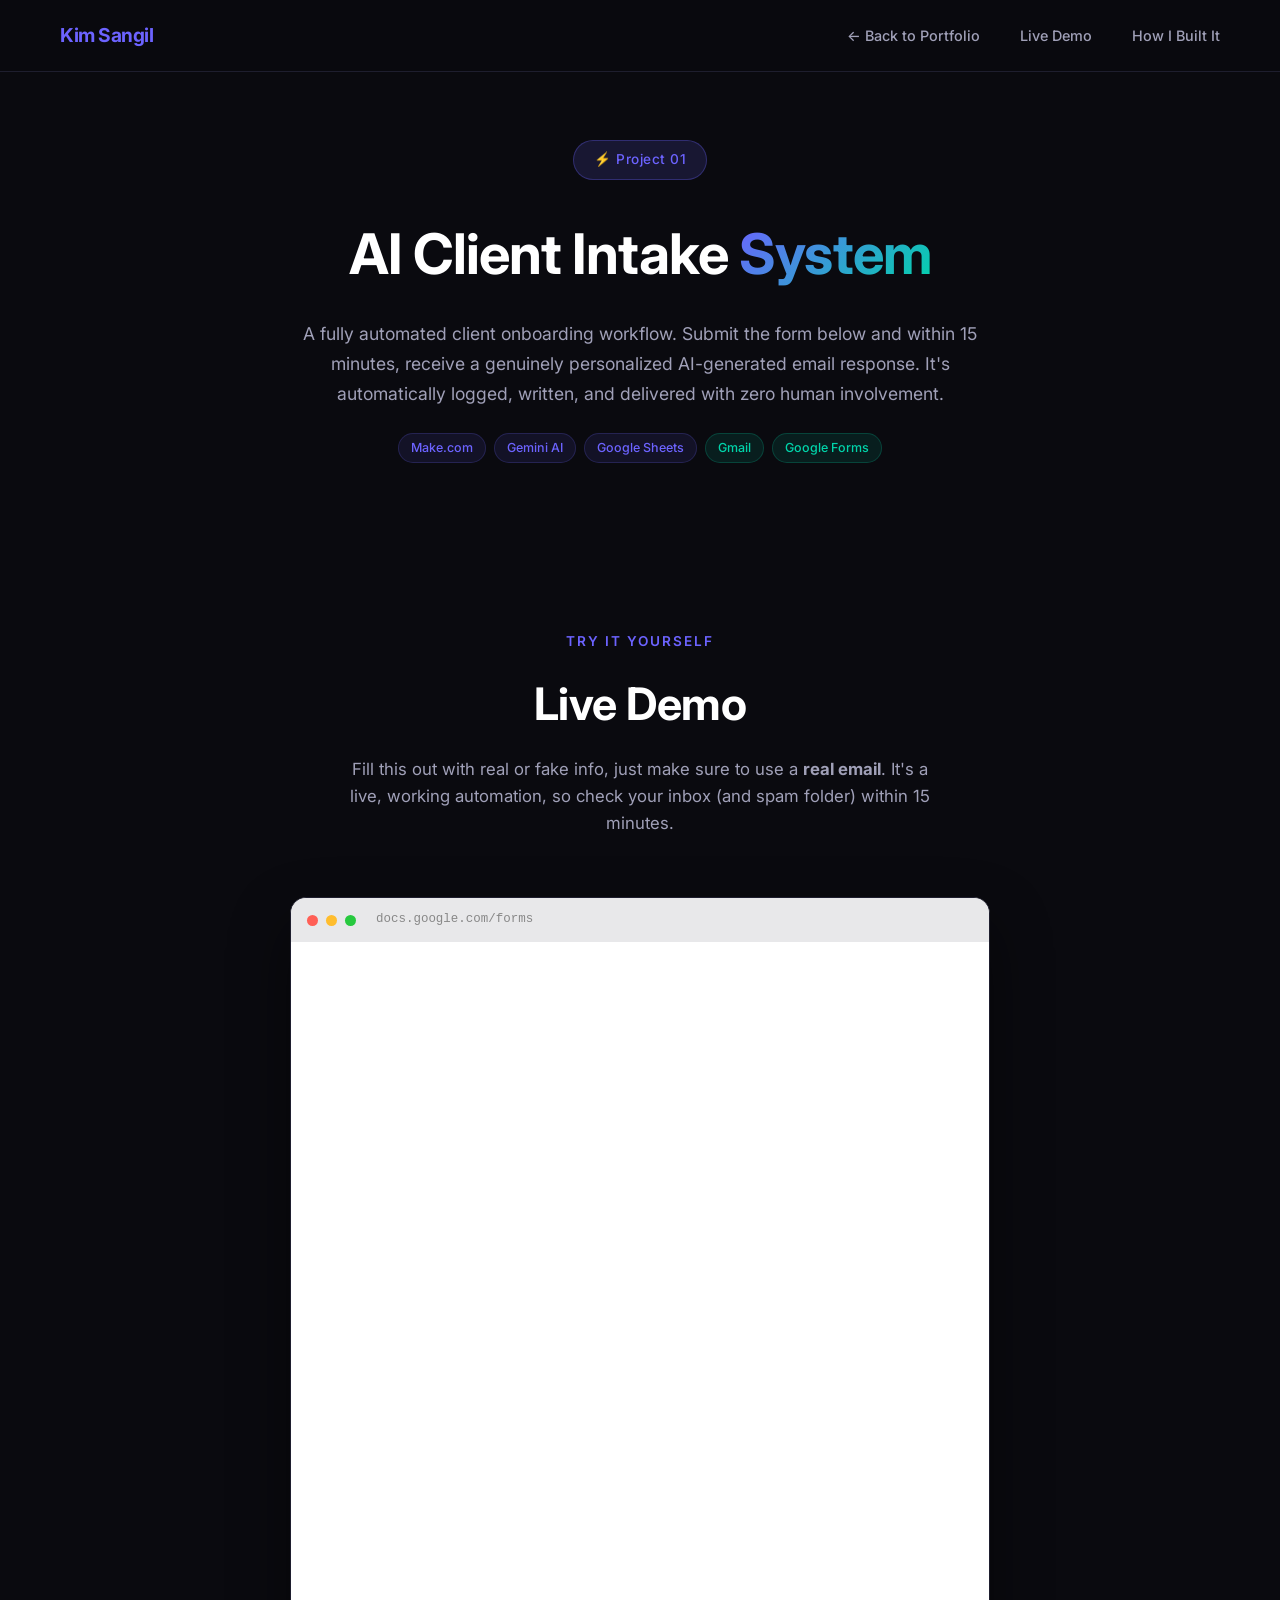
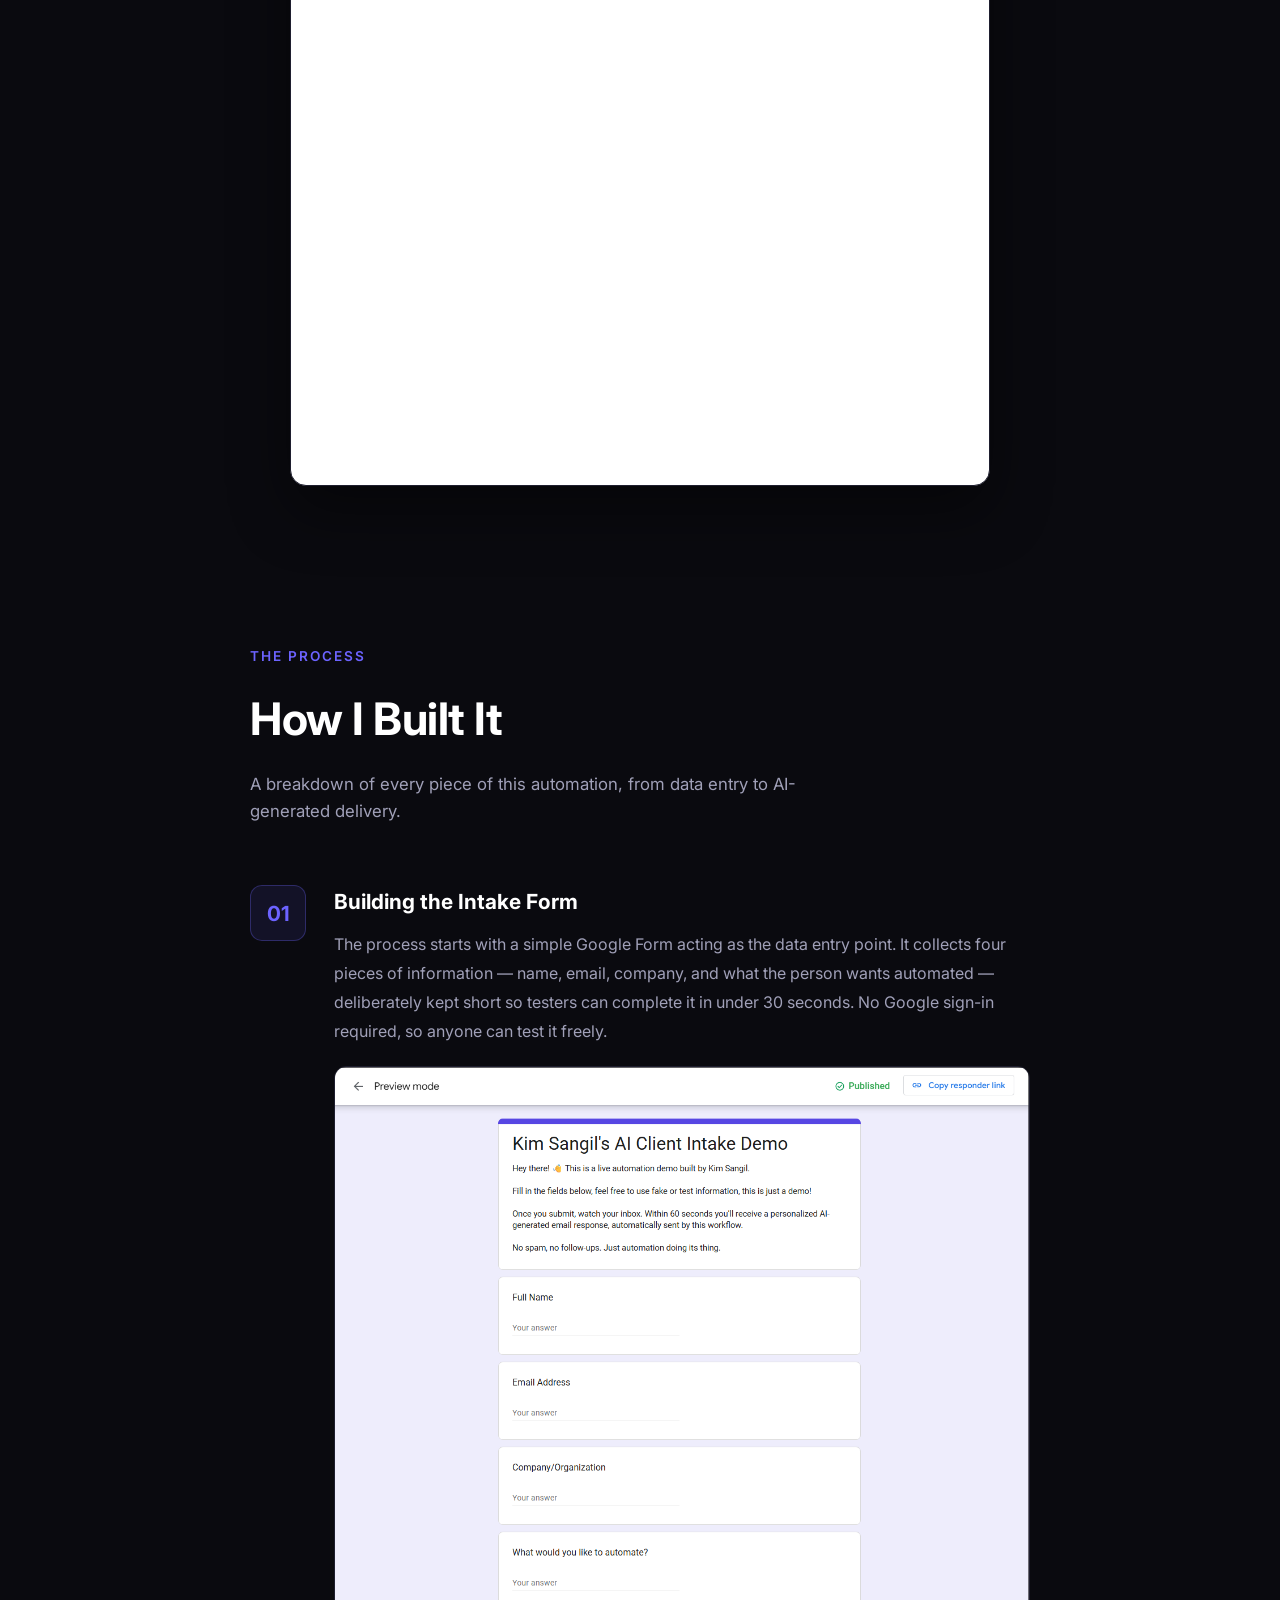
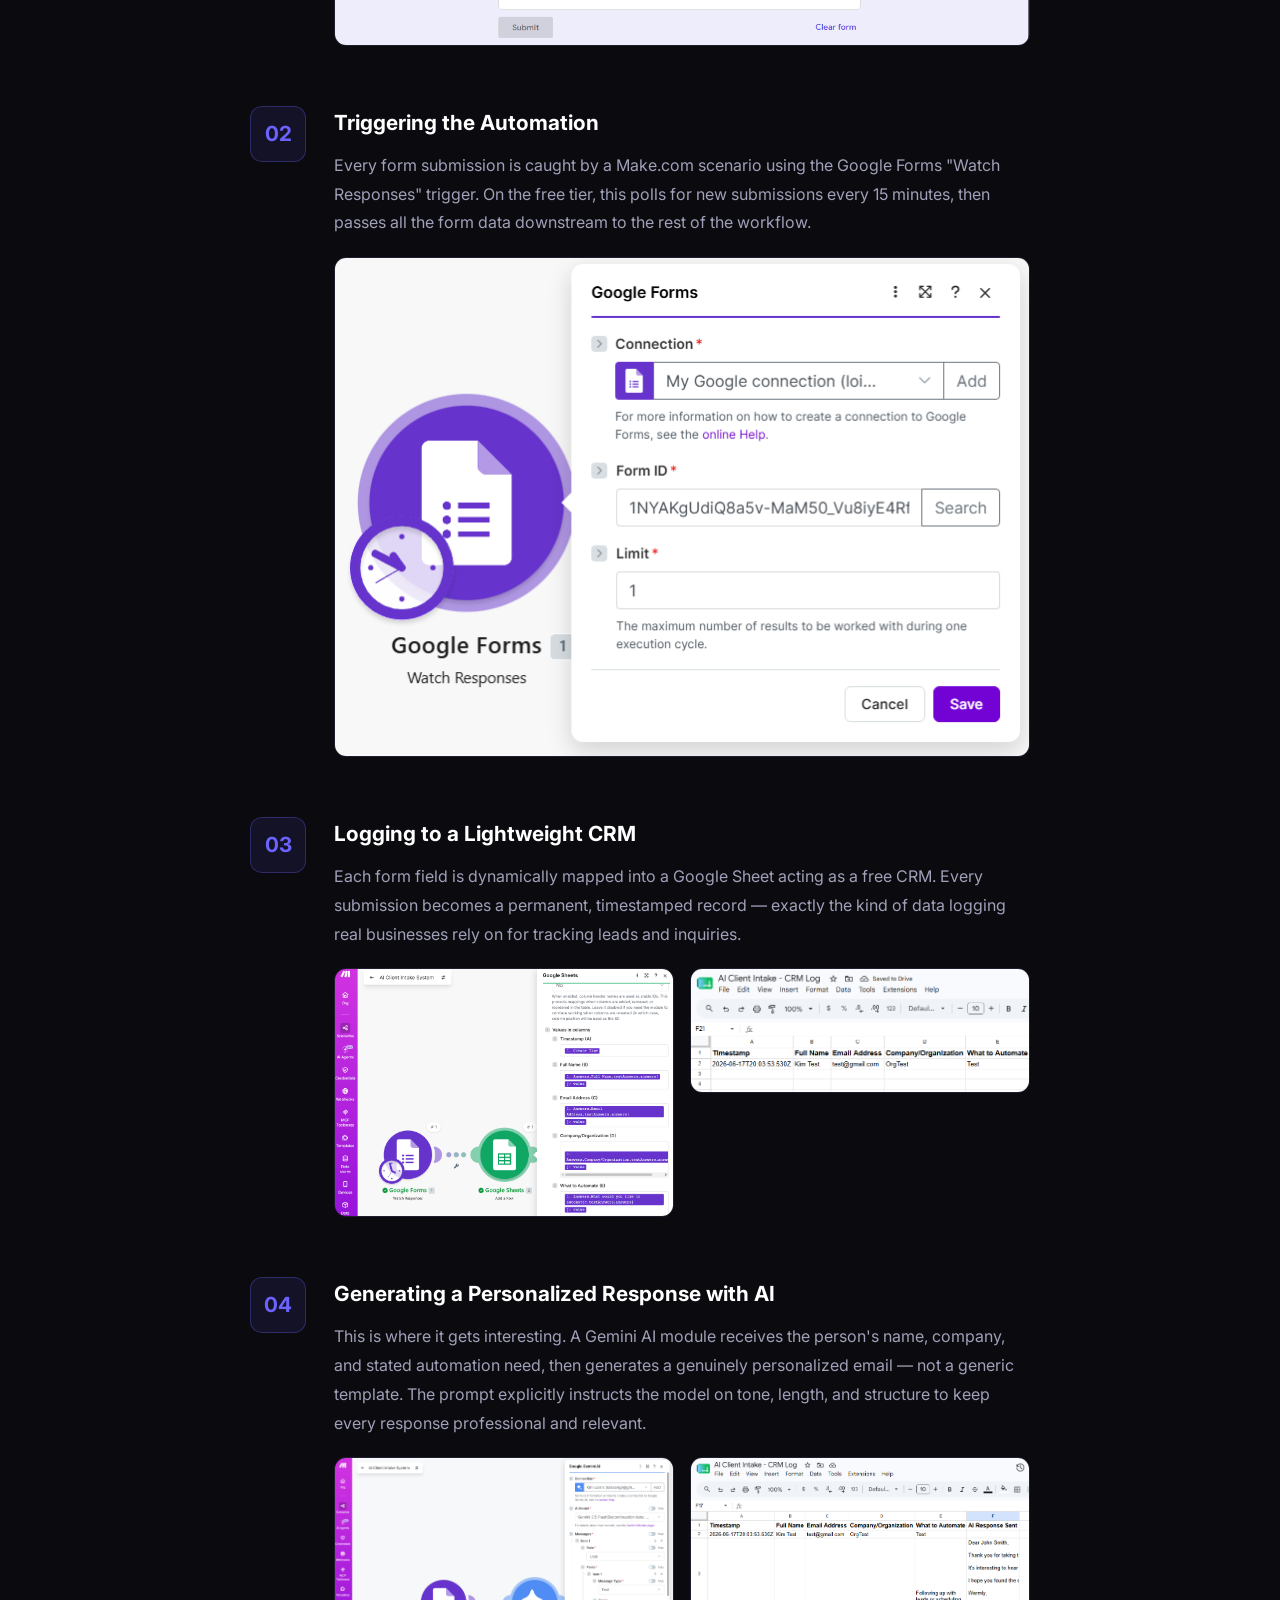
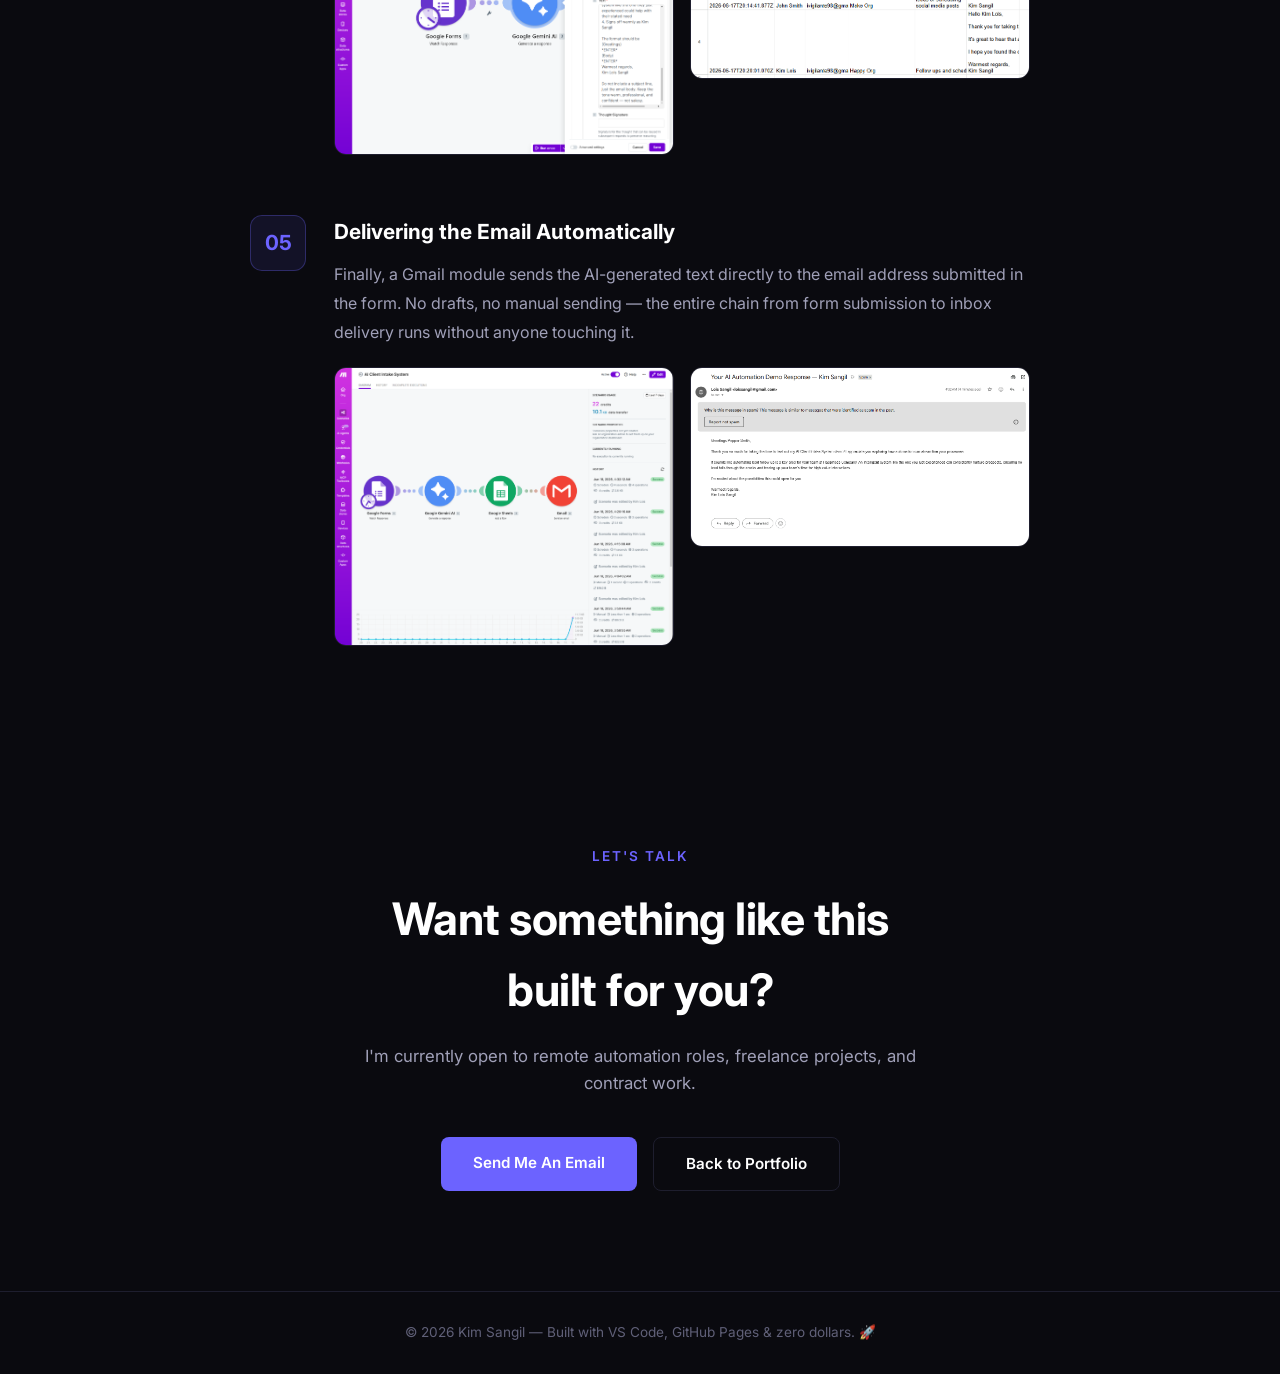
==== commit 9dea5924: "Fixed paragraphs" ====
--- a/project1.html
+++ b/project1.html
@@ -23,7 +23,7 @@
     <section class="project-hero">
         <div class="hero-badge">⚡ Project 01</div>
         <h1>AI Client Intake <span>System</span></h1>
-        <p>A fully automated client onboarding workflow. Submit the form below and within 15 minutes, receive a genuinely personalized AI-generated email response — automatically logged, written, and delivered with zero human involvement.</p>
+        <p>A fully automated client onboarding workflow. Submit the form below and within 15 minutes, receive a genuinely personalized AI-generated email response. It's automatically logged, written, and delivered with zero human involvement.</p>
         <div class="project-tags">
             <span class="tag">Make.com</span>
             <span class="tag">Gemini AI</span>
@@ -37,7 +37,7 @@
     <section class="demo-section" id="demo">
         <div class="section-label">Try It Yourself</div>
         <h2 class="section-title">Live Demo</h2>
-        <p class="section-subtitle">Fill this out with real or fake info — it's a live, working automation. Check your inbox (and spam folder) within 15 minutes.</p>
+        <p class="section-subtitle">Fill this out with real or fake info, just make sure to use a <b>real email</b>. It's a live, working automation, so check your inbox (and spam folder) within 15 minutes.</p>
 
         <div class="iframe-wrapper">
             <div class="browser-bar">
--- a/css/styles.css
+++ b/css/styles.css
@@ -693,4 +693,9 @@
     .iframe-wrapper iframe {
         height: 1300px;
     }
+}
+
+.demo-section .section-subtitle {
+    margin-left: auto;
+    margin-right: auto;
 }
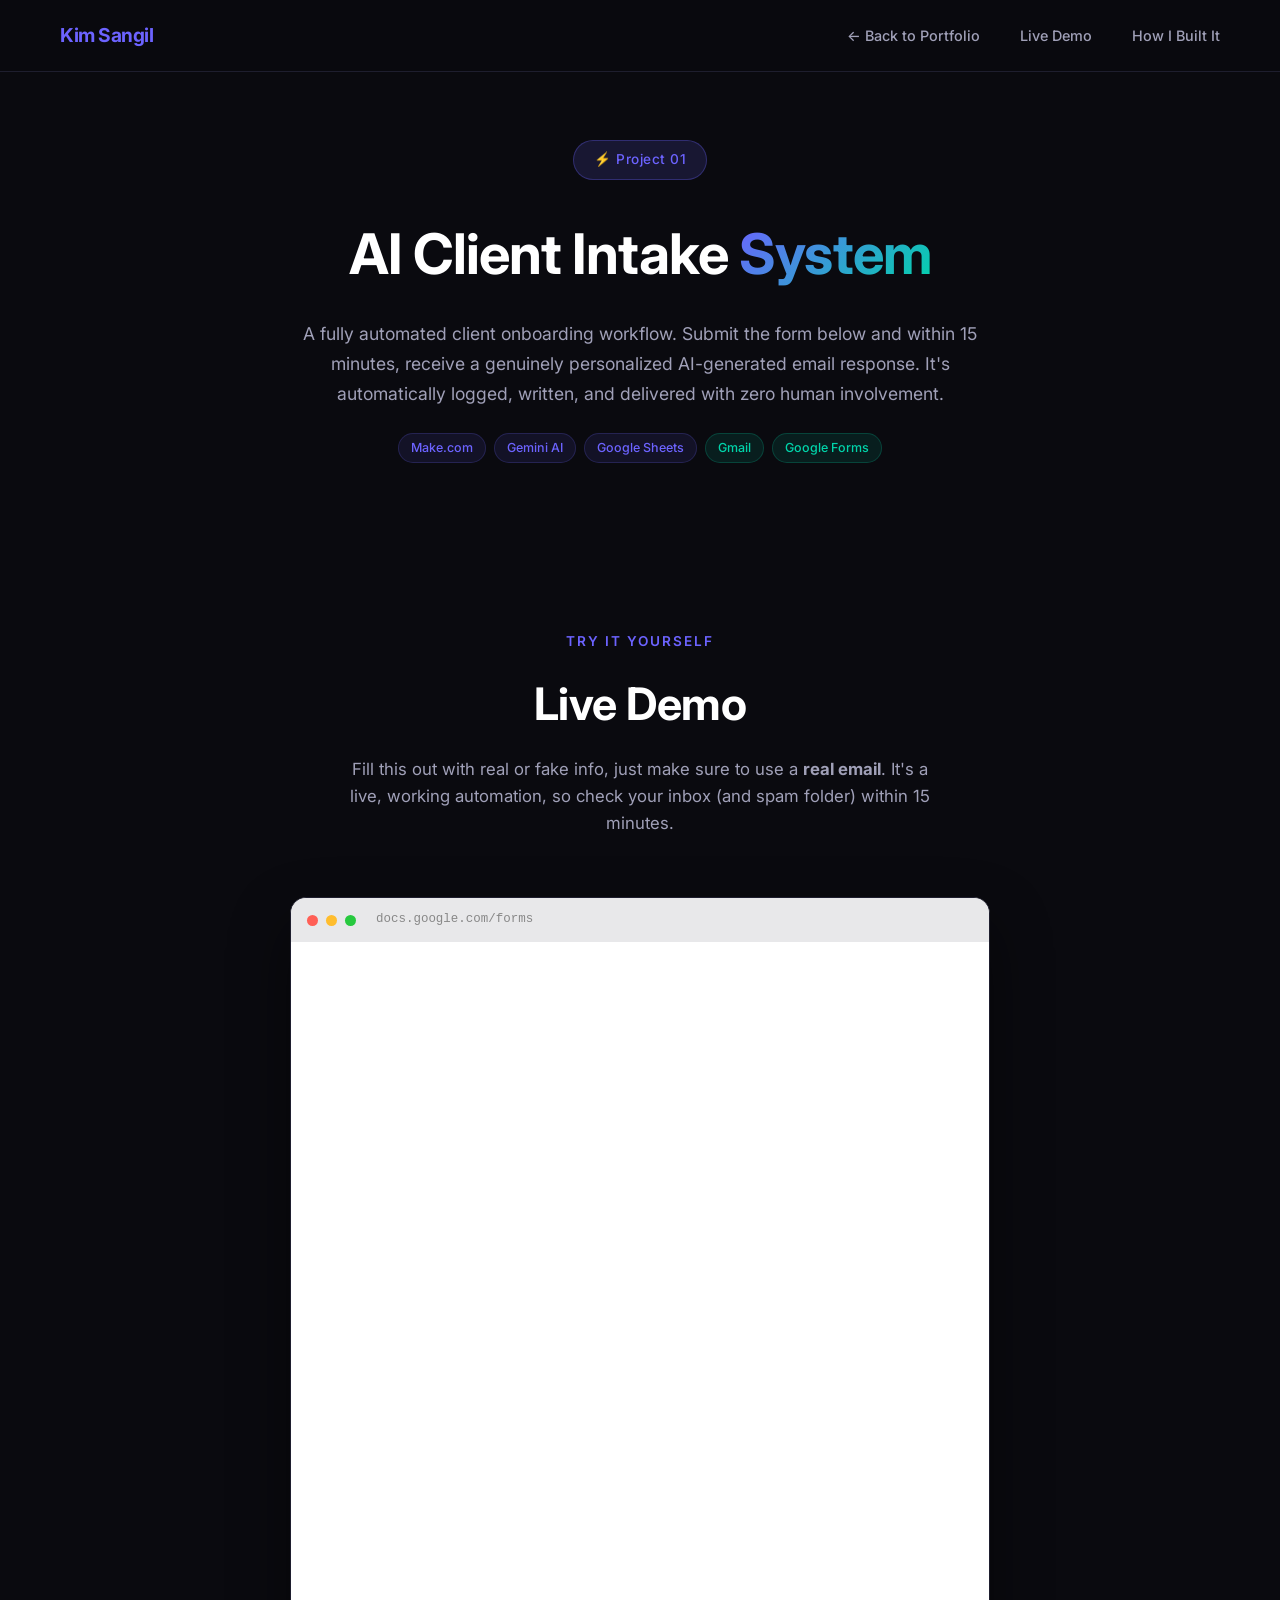
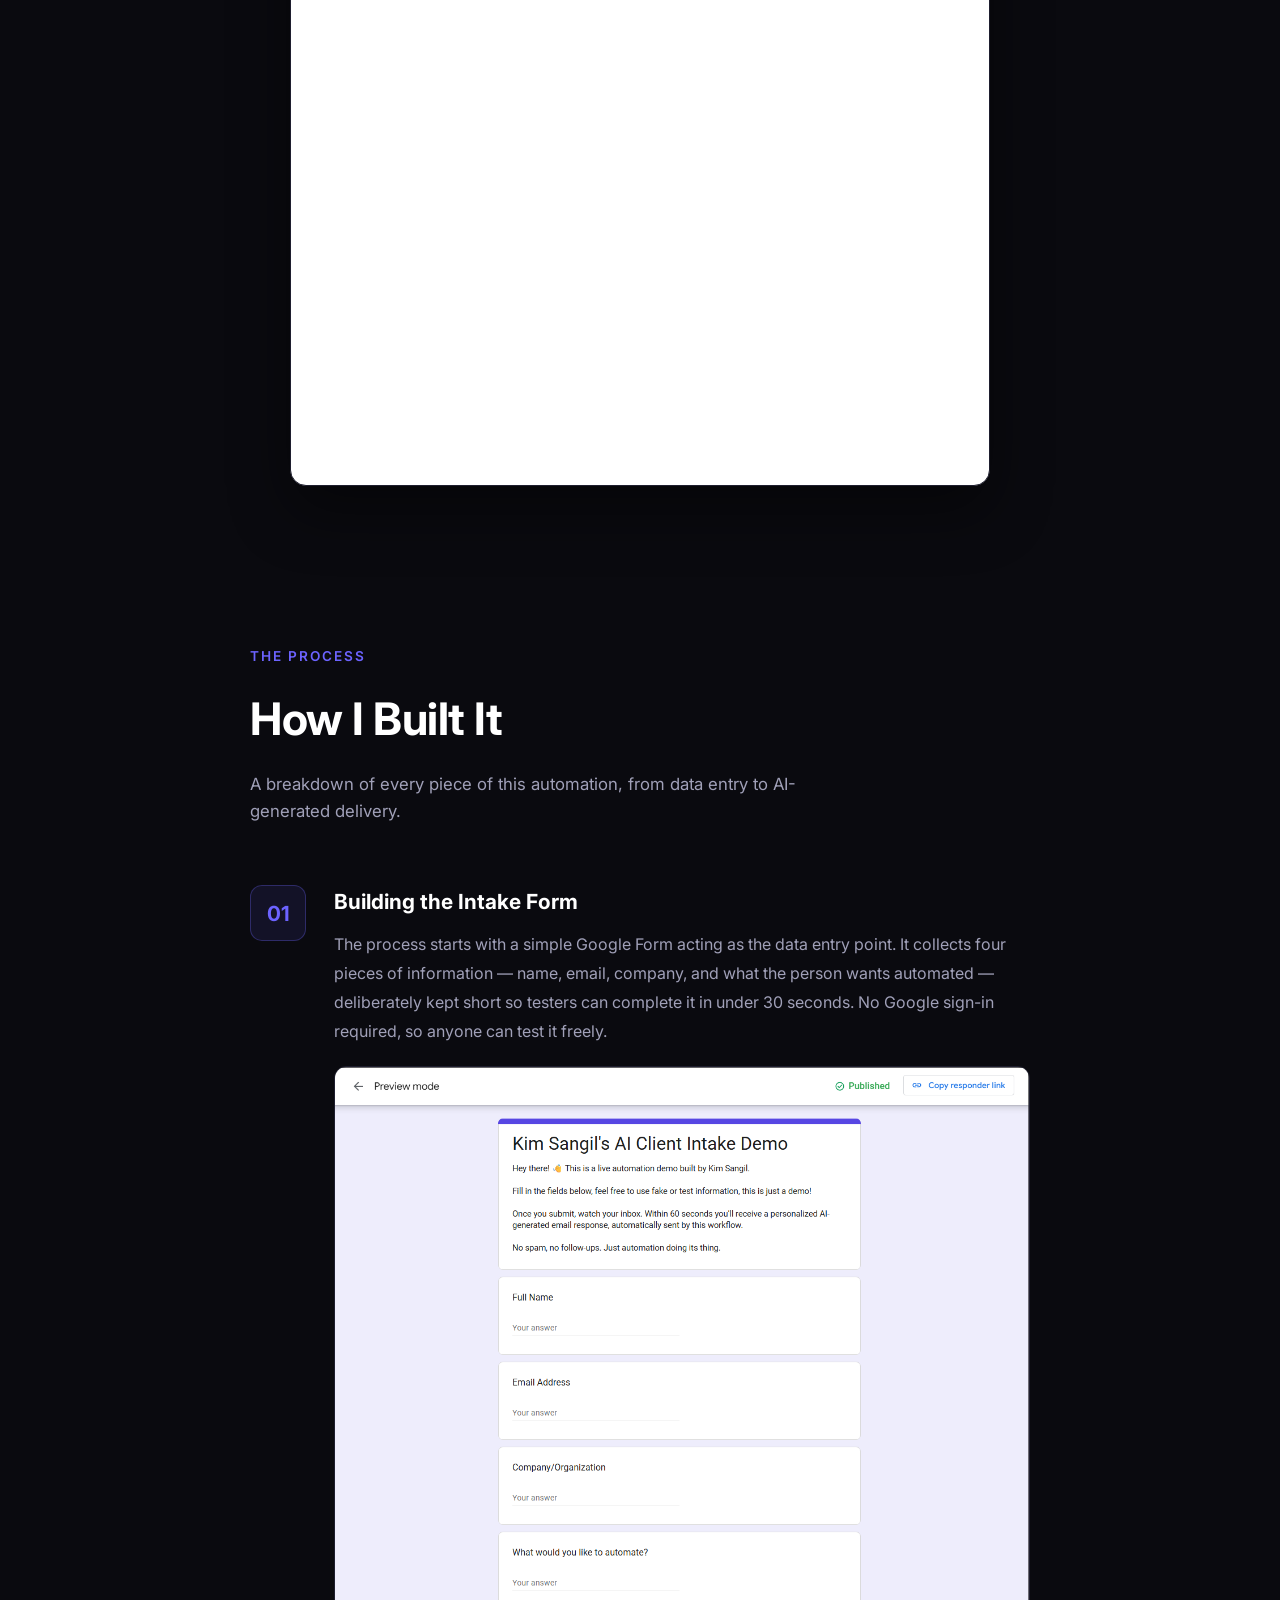
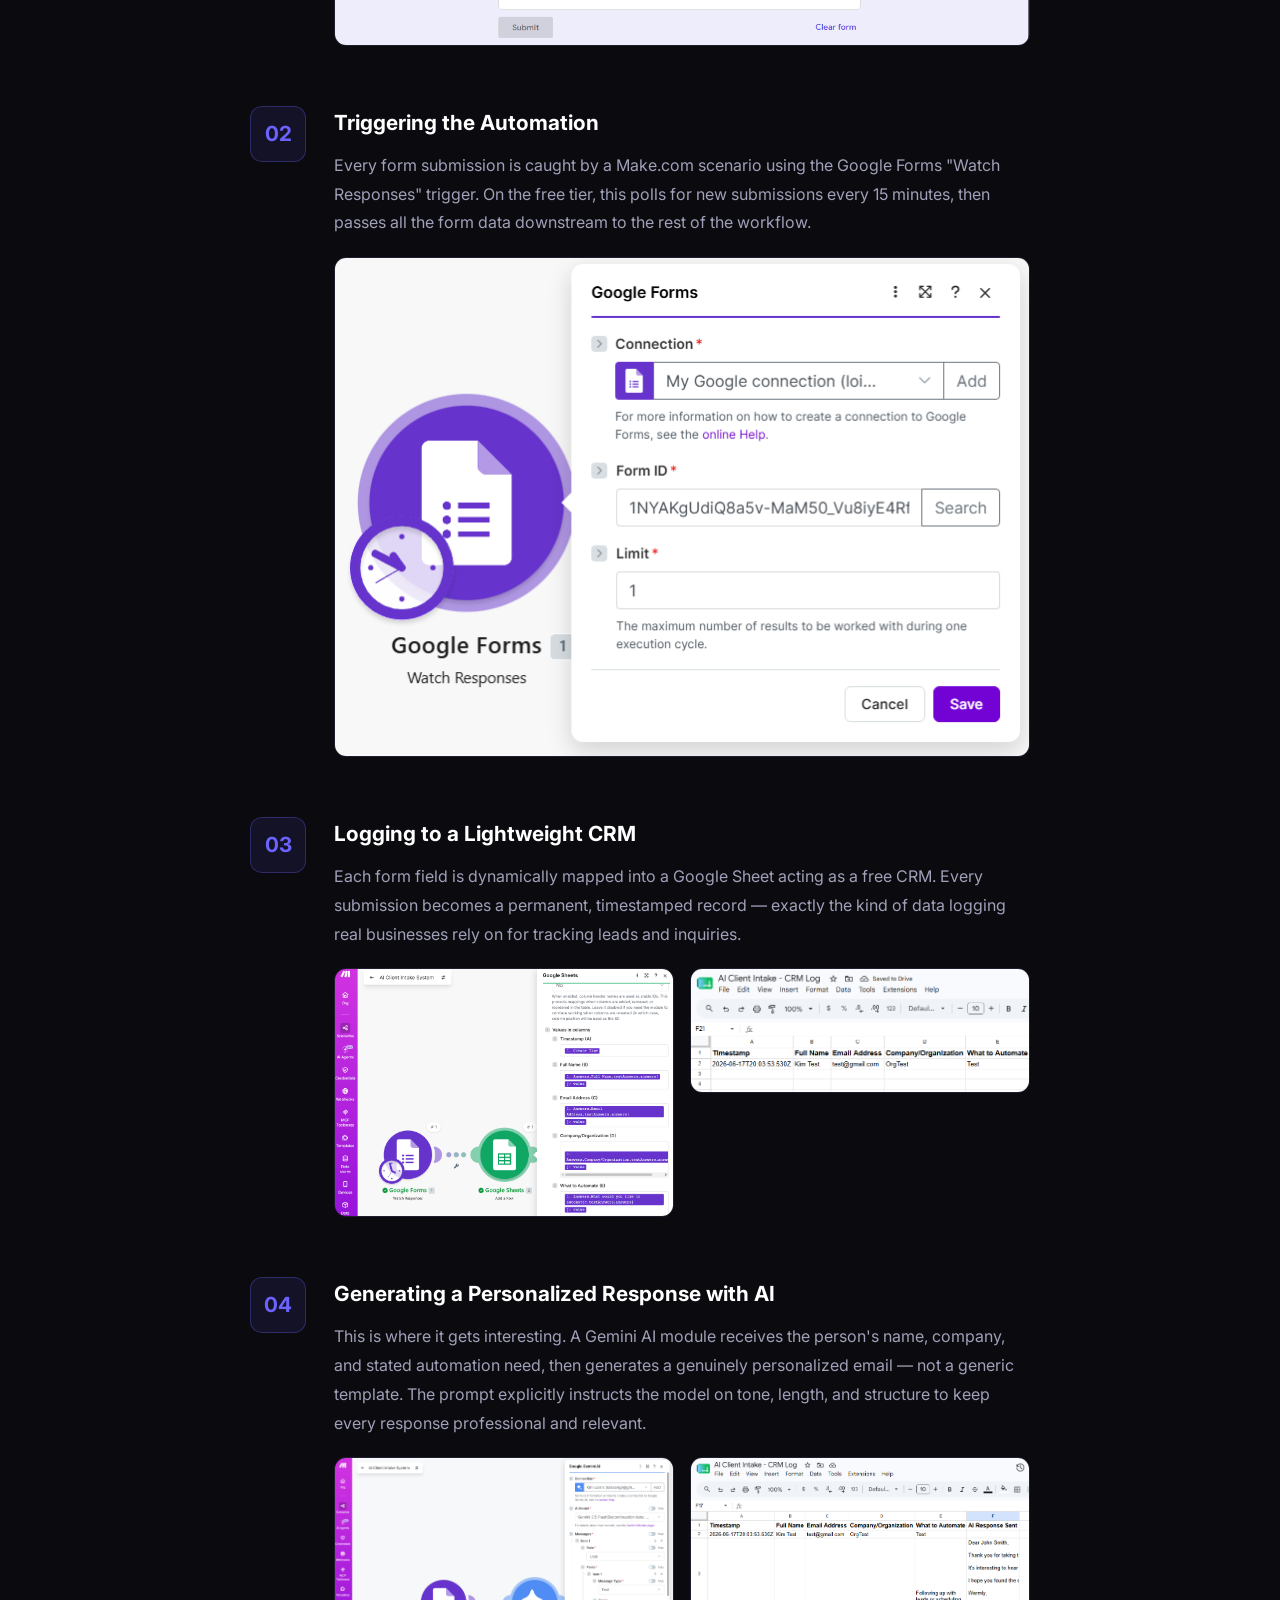
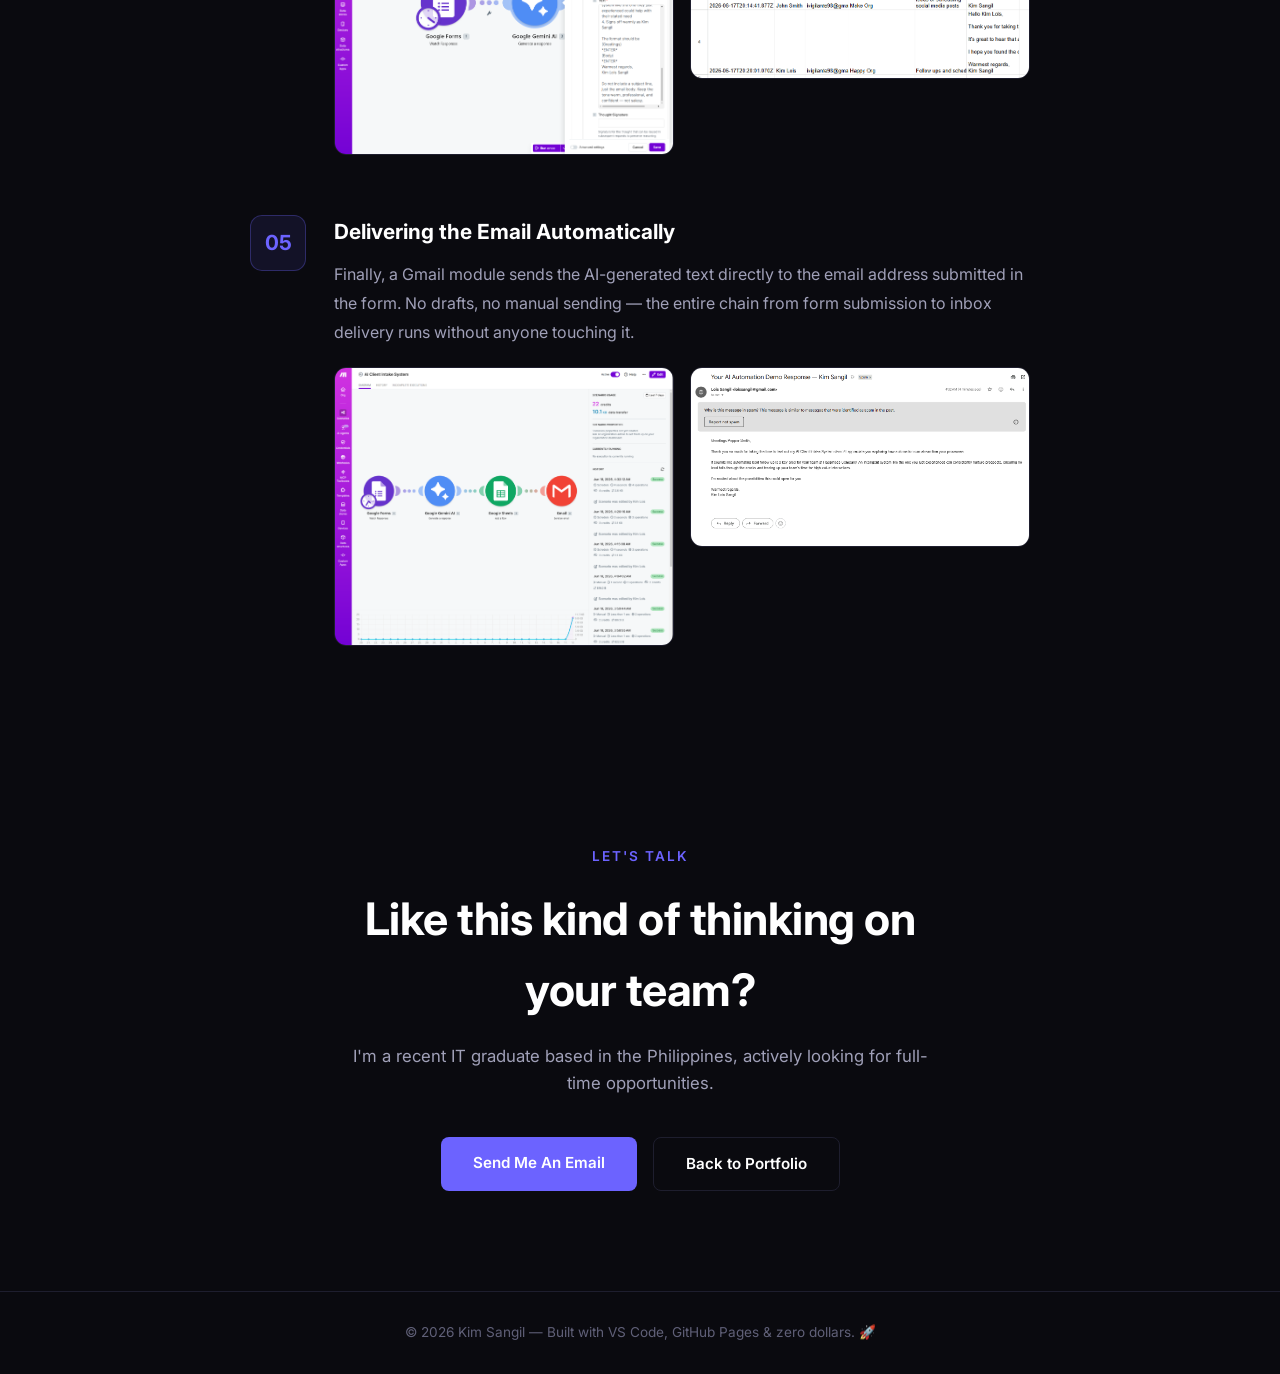
==== commit ff4372e0: "Reposition details of portfolio" ====
--- a/project1.html
+++ b/project1.html
@@ -125,8 +125,8 @@
     <!-- CONTACT CTA -->
     <section class="contact" id="contact">
         <div class="section-label">Let's Talk</div>
-        <h2 class="section-title">Want something like this built for you?</h2>
-        <p>I'm currently open to remote automation roles, freelance projects, and contract work.</p>
+        <h2 class="section-title">Like this kind of thinking on your team?</h2>
+        <p>I'm a recent IT graduate based in the Philippines, actively looking for full-time opportunities.</p>
         <div class="contact-links">
             <a href="mailto:loissangil@gmail.com" class="btn-primary">Send Me An Email</a>
             <a href="index.html" class="btn-secondary">Back to Portfolio</a>
